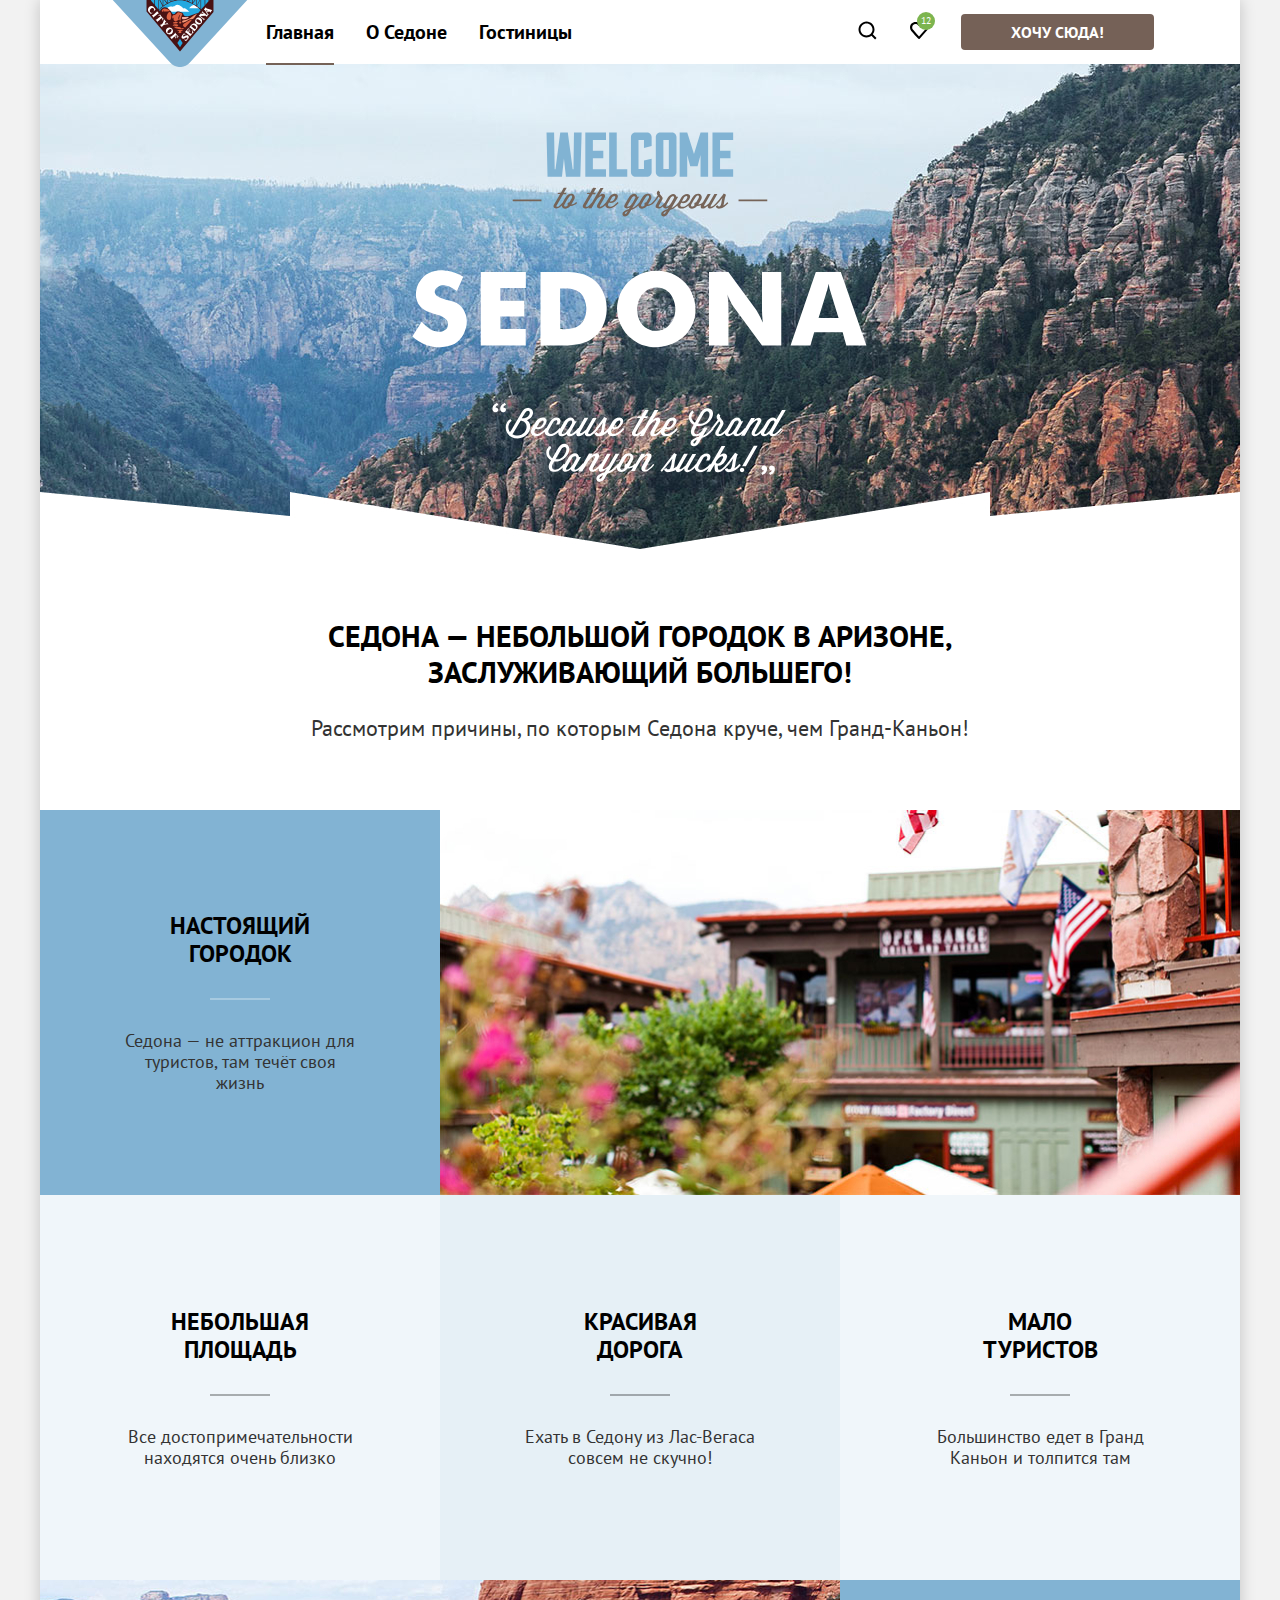
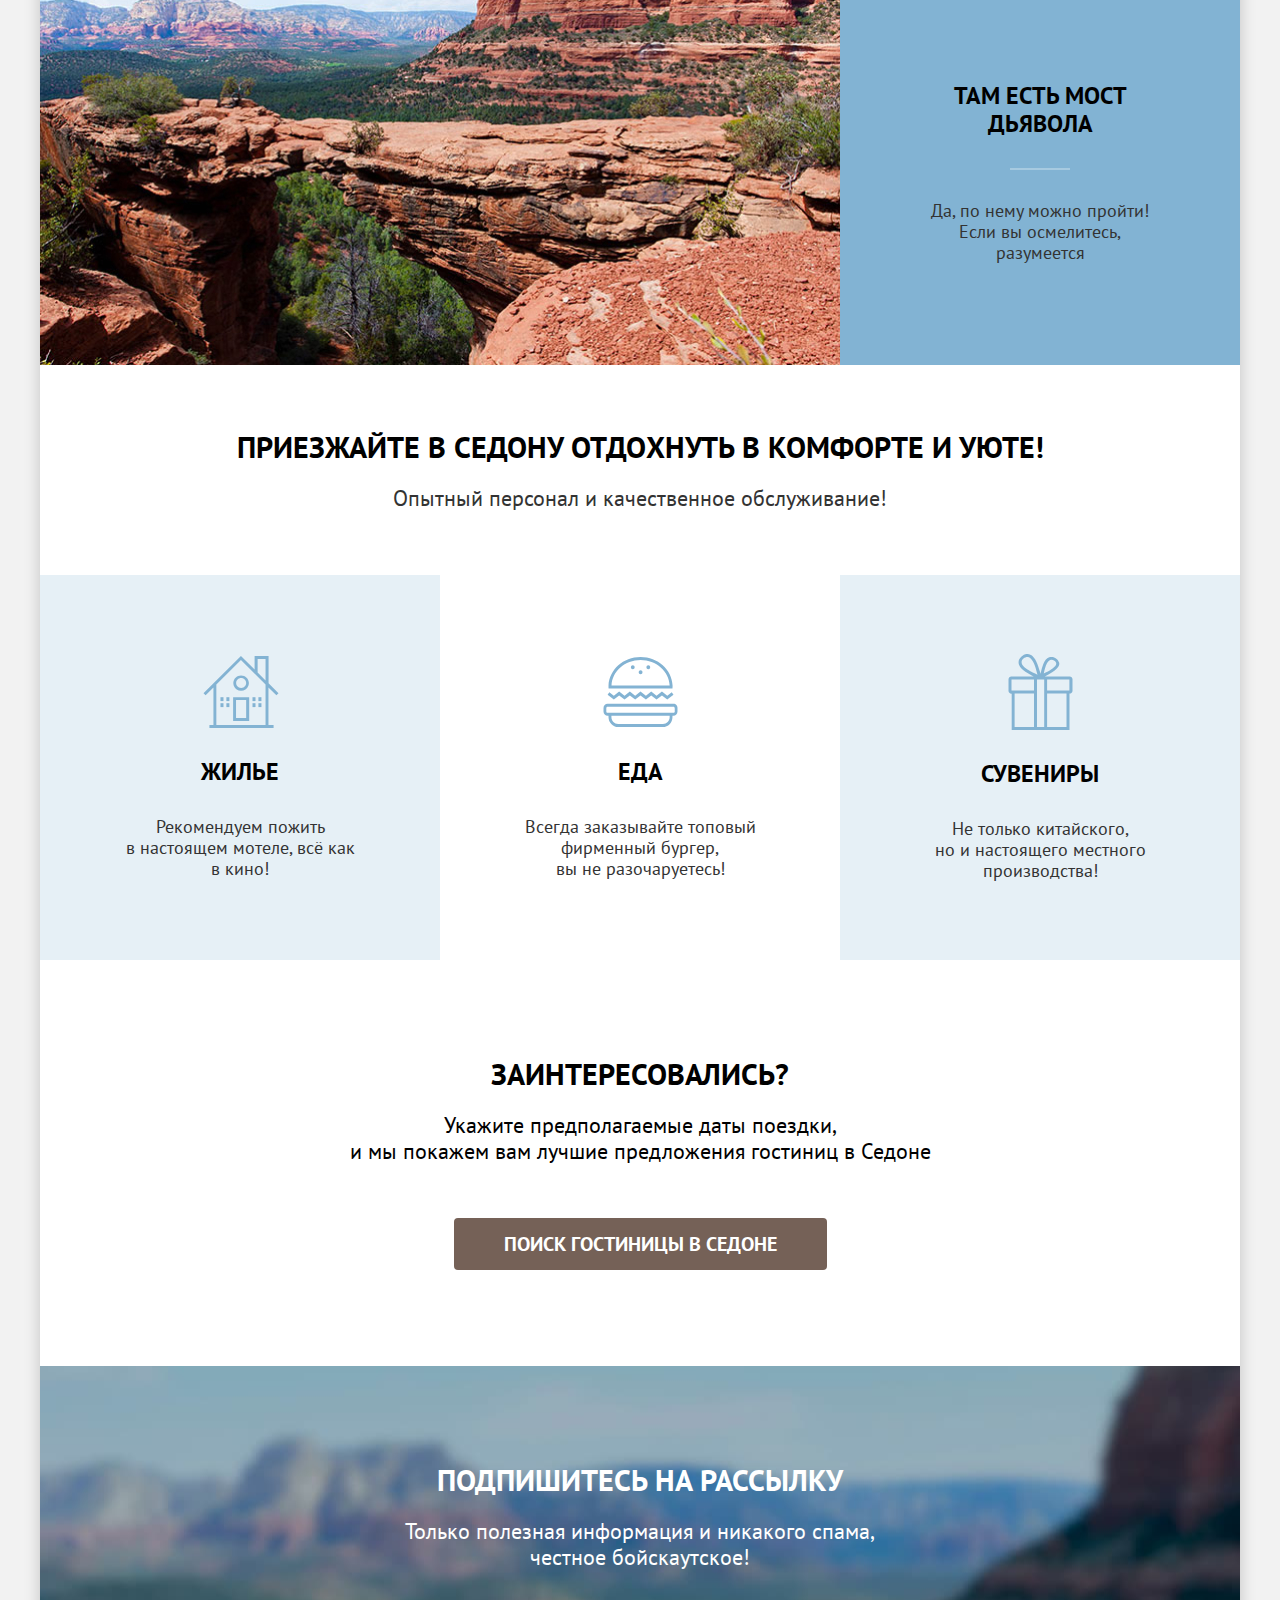
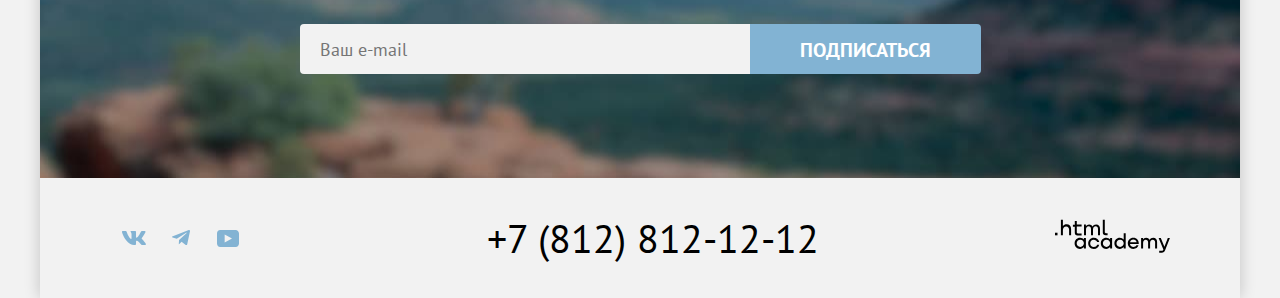
==== 1/index.html @ 201eb518 ":heavy_check_mark: Сборка #1" ====
<!DOCTYPE html>
<html lang="ru">
  <head>
    <meta charset="utf-8">
    <title>Седона</title>
    <link rel="stylesheet" href="css/index.css">
    <link rel="apple-touch-icon" sizes="57x57" href="images/apple-icon-57x57.png">
    <link rel="apple-touch-icon" sizes="60x60" href="images/apple-icon-60x60.png">
    <link rel="apple-touch-icon" sizes="72x72" href="images/apple-icon-72x72.png">
    <link rel="apple-touch-icon" sizes="76x76" href="images/apple-icon-76x76.png">
    <link rel="apple-touch-icon" sizes="114x114" href="images/apple-icon-114x114.png">
    <link rel="apple-touch-icon" sizes="120x120" href="images/apple-icon-120x120.png">
    <link rel="apple-touch-icon" sizes="144x144" href="images/apple-icon-144x144.png">
    <link rel="apple-touch-icon" sizes="152x152" href="images/apple-icon-152x152.png">
    <link rel="apple-touch-icon" sizes="180x180" href="images/apple-icon-180x180.png">
    <link rel="icon" type="image/png" sizes="192x192"  href="images/android-icon-192x192.png">
    <link rel="icon" type="image/png" sizes="32x32" href="images/favicon-32x32.png">
    <link rel="icon" type="image/png" sizes="96x96" href="images/favicon-96x96.png">
    <link rel="icon" type="image/png" sizes="16x16" href="images/favicon-16x16.png">
    <link rel="manifest" href="manifest.json">
    <meta name="msapplication-TileColor" content="#ffffff">
    <meta name="msapplication-TileImage" content="ms-icon-144x144.png">
    <meta name="theme-color" content="#ffffff">
    <base href="https://htmlacademy-htmlcss.github.io/2211343-sedona-36/1/">
</head>
  <body>

  <div class="container">
    <header class="page-header">
      <img class="logo" src="images/logo.svg" alt="Логотип Седона" width="140" height="70">
      <nav class="navigation">
        <ul class="navigation-list">
          <li class="navigation-item">
            <a href="index.html" class="navigation-link navigation-link-active text-heading-4">Главная</a>
          </li>
          <li class="navigation-item">
            <a href="#" class="navigation-link text-heading-4">О Седоне</a>
          </li>
          <li class="navigation-item">
            <a href="catalog.html" class="navigation-link text-heading-4">Гостиницы</a>
          </li>
        </ul>
        <ul class="navigation-list navigation-user">
          <li class="navigation-item">
            <a href="#" class="navigation-link icon">
              <span class="visually-hidden">Поиск</span>
              <svg width="20" height="20" viewBox="0 0 20 20" xmlns="http://www.w3.org/2000/svg">
                <path d="M19.5 18.0083L15.8 14.3287C16.8 13.0359 17.5 11.3453 17.5 9.4558C17.5 5.08011 13.9 1.5 9.5 1.5C5.1 1.5 1.5 5.17956 1.5 9.55525C1.5 13.9309 5.1 17.511 9.5 17.511C11.3 17.511 13 16.9144 14.4 15.8204L18.1 19.5L19.5 18.0083ZM9.5 15.5221C6.2 15.5221 3.5 12.837 3.5 9.55525C3.5 6.27348 6.2 3.5884 9.5 3.5884C12.8 3.5884 15.5 6.27348 15.5 9.55525C15.5 12.837 12.8 15.5221 9.5 15.5221Z"/>
              </svg>
            </a>
          </li>
          <li class="navigation-item">
            <a href="#" class="navigation-link icon" data-item-count="12">
              <span class="visually-hidden">Избранное</span>
              <svg width="20" height="20" viewBox="0 0 20 20" xmlns="http://www.w3.org/2000/svg">
                <path d="M9.9 19C9.6 19 9.3 18.9 9.1 18.6C3.7 12.5 2.4 11.1 2.1 10.7C1.4 9.8 1 8.6 1 7.4C1 4.4 3.4 2 6.5 2C7.8 2 9 2.5 10 3.3C11 2.5 12.3 2 13.5 2C16.5 2 19 4.4 19 7.4C19 8.7 18.5 9.9 17.7 10.8L10.7 18.7C10.5 18.9 10.3 19 9.9 19ZM3.9 9.5C4.2 9.9 7.4 13.5 10 16.4L16.2 9.4C16.7 8.9 16.9 8.2 16.9 7.4C16.9 5.6 15.4 4.1 13.6 4.1C12.6 4.1 11.6 4.6 10.9 5.4C10.6 5.7 10.3 5.8 10 5.8C9.7 5.8 9.4 5.6 9.2 5.4C8.5 4.6 7.5 4.1 6.5 4.1C4.7 4.1 3.2 5.6 3.2 7.4C3.1 8.3 3.5 9 3.9 9.5C3.8 9.5 3.8 9.5 3.9 9.5Z"/>
              </svg>
            </a>
          </li>
          <li class="navigation-item">
            <button type="button" class="button button-basic small" data-modal-id="search-hotel-modal">Хочу сюда!</button>
          </li>
        </ul>
      </nav>
    </header>

    <main>

      <section class="welcome-sedona">
        <h1 class="visually-hidden">Добро пожаловать в Седону!</h1>
        <img src="images/welcome-sedona.svg" alt="Добро пожаловать в Седону!" width="460" height="350">
      </section>

      <section class="about-sedona">
        <h2 class="text-heading-2">
          Седона&nbsp;&mdash; небольшой городок в&nbsp;Аризоне,<br>
          заслуживающий большего!
        </h2>

        <p class="text-basic">Рассмотрим причины, по&nbsp;которым Седона круче, чем Гранд-Каньон!</p>
      </section>

      <section class="advantages">
        <h2 class="visually-hidden">Достоинства города Седона</h2>
        <ul class="advantages-list">
          <li class="advantages-item-with-image">
            <div class="advantages-item first-type">
              <h4 class="advantages-item-title text-heading-3">
                Настоящий городок
              </h4>
              <div class="advantages-item-line"></div>
              <p class="advantages-item-description text-block">Седона&nbsp;&mdash; не&nbsp;аттракцион для туристов, там течёт своя жизнь</p>
            </div>
            <img src="images/advantage-image-1.jpg" alt="Город седона">
          </li>
          <li class="advantages-item second-type">
            <h4 class="advantages-item-title text-heading-3">
              Небольшая площадь
            </h4>
            <div class="advantages-item-line"></div>
            <p class="advantages-item-description text-block">Все достопримечательности находятся очень близко</p>
          </li>
          <li class="advantages-item third-type">
            <h4 class="advantages-item-title text-heading-3">
              Красивая дорога
            </h4>
            <div class="advantages-item-line"></div>
            <p class="advantages-item-description text-block">Ехать в&nbsp;Седону из&nbsp;Лас-Вегаса совсем не&nbsp;скучно!</p>
          </li>
          <li class="advantages-item second-type">
            <h4 class="advantages-item-title text-heading-3">
              Мало туристов
            </h4>
            <div class="advantages-item-line"></div>
            <p class="advantages-item-description text-block">Большинство едет в&nbsp;Гранд Каньон и&nbsp;толпится там</p>
          </li>
          <li class="advantages-item-with-image">
            <img src="images/advantage-image-2.jpg" alt="Мост дьявола">
            <div class="advantages-item first-type">
              <h4 class="advantages-item-title text-heading-3">
                Там есть мост дьявола
              </h4>
              <div class="advantages-item-line"></div>
              <p class="advantages-item-description text-block">Да, по&nbsp;нему можно пройти! Если вы&nbsp;осмелитесь, разумеется</p>
            </div>
          </li>
        </ul>
      </section>

      <section class="invitation-to-sedona">
        <h3 class="text-heading-2">
          Приезжайте в&nbsp;Седону отдохнуть в&nbsp;комфорте и&nbsp;уюте!
        </h3>
        <p class="text-basic">Опытный персонал и&nbsp;качественное обслуживание!</p>
      </section>

      <section class="extra-advantages">
        <ul class="advantages-list">
          <li class="advantages-item with-icon third-type">
            <img src="images/advantage-hotel.svg" alt="Домик">
            <h4 class="advantages-item-title text-heading-3">
              Жилье
            </h4>
            <p class="advantages-item-description text-block">Рекомендуем пожить в&nbsp;настоящем мотеле, всё как в&nbsp;кино!</p>
          </li>
          <li class="advantages-item with-icon">
            <img src="images/advantage-food.svg" alt="Бургер">
            <h4 class="advantages-item-title text-heading-3">
              Еда
            </h4>
            <p class="advantages-item-description text-block">Всегда заказывайте топовый фирменный бургер, вы&nbsp;не&nbsp;разочаруетесь!</p>
          </li>
          <li class="advantages-item with-icon third-type">
            <img src="images/advantage-souvenir.svg" alt="Сувенир">
            <h4 class="advantages-item-title text-heading-3">
              Сувениры
            </h4>
            <p class="advantages-item-description text-block">Не&nbsp;только китайского, но&nbsp;и&nbsp;настоящего местного производства!</p>
          </li>
        </ul>
      </section>

      <section class="search-hotel">
        <h3 class="text-heading-2">
          Заинтересовались?
        </h3>
        <p class="text-basic">
          Укажите предполагаемые даты поездки,<br>и&nbsp;мы&nbsp;покажем вам лучшие предложения гостиниц в&nbsp;Седоне
        </p>
        <button type="button" class="button button-basic big" data-modal-id="search-hotel-modal">
          Поиск гостиницы В Cедоне
        </button>
      </section>

      <section class="subscribe with-background">
        <form action="#" class="subscribe-form">
          <h3 class="text-heading-2">
            Подпишитесь на рассылку
          </h3>

          <p class="text-basic">
            Только полезная информация и&nbsp;никакого спама,<br>честное бойскаутское!
          </p>

          <div class="subscribe-form-block">
            <input type="text" placeholder="Ваш e-mail" required>
            <button type="submit" class="button button-second big">Подписаться</button>
          </div>
        </form>
      </section>
    </main>

    <footer class="page-footer">
      <div class="socials">
        <a href="https://vk.com/htmlacademy" class="social-link" target="_blank">
          <svg width="24" height="14" viewBox="0 0 24 14" xmlns="http://www.w3.org/2000/svg">
            <path fill-rule="evenodd" clip-rule="evenodd" d="M23.45 0.948C23.616 0.402 23.45 0 22.655 0H20.03C19.362 0 19.054 0.347 18.887 0.73C18.887 0.73 17.552 3.926 15.661 6.002C15.049 6.604 14.771 6.795 14.437 6.795C14.27 6.795 14.019 6.604 14.019 6.057V0.948C14.019 0.292 13.835 0 13.279 0H9.151C8.734 0 8.483 0.304 8.483 0.593C8.483 1.214 9.429 1.358 9.526 3.106V6.904C9.526 7.737 9.373 7.888 9.039 7.888C8.149 7.888 5.984 4.677 4.699 1.003C4.45 0.288 4.198 0 3.527 0H0.9C0.15 0 0 0.347 0 0.73C0 1.412 0.89 4.8 4.145 9.281C6.315 12.341 9.37 14 12.153 14C13.822 14 14.028 13.632 14.028 12.997V10.684C14.028 9.947 14.186 9.8 14.715 9.8C15.105 9.8 15.772 9.992 17.33 11.467C19.11 13.216 19.403 14 20.405 14H23.03C23.78 14 24.156 13.632 23.94 12.904C23.702 12.18 22.852 11.129 21.725 9.882C21.113 9.172 20.195 8.407 19.916 8.024C19.527 7.533 19.638 7.314 19.916 6.877C19.916 6.877 23.116 2.451 23.449 0.948H23.45Z"/>
          </svg>
          <span class="visually-hidden">Вконтакте</span>
        </a>
        <a href="https://t.me/htmlacademy" class="social-link" target="_blank">
          <svg width="18" height="16" viewBox="0 0 18 16" xmlns="http://www.w3.org/2000/svg">
            <path d="M16.785 0.0992597L0.840489 6.24776C-0.247661 6.68481 -0.241365 7.29184 0.640845 7.56253L4.73445 8.83953L14.2058 2.8637C14.6537 2.59121 15.0629 2.7378 14.7265 3.03636L7.05283 9.96185H7.05103L7.05283 9.96275L6.77045 14.1823C7.18413 14.1823 7.36669 13.9925 7.59871 13.7686L9.58705 11.8351L13.7229 14.89C14.4855 15.31 15.0332 15.0941 15.2229 14.1841L17.9379 1.38885C18.2158 0.274623 17.5126 -0.229883 16.785 0.0992597Z"/>
          </svg>
          <span class="visually-hidden">Телеграм</span>
        </a>
        <a href="https://www.youtube.com/user/htmlacademyru" class="social-link" target="_blank">
          <svg width="22" height="17" viewBox="0 0 22 17" xmlns="http://www.w3.org/2000/svg">
            <path d="M18.607 0H3.17413C1.31343 0 0 1.59375 0 3.4V13.4937C0 15.4062 1.31343 17 3.17413 17H18.8259C20.4677 17 22 15.4063 22 13.6V3.4C21.7811 1.59375 20.4677 0 18.607 0ZM7.66169 12.5375V4.4625L14.995 8.5L7.66169 12.5375Z"/>
          </svg>
          <span class="visually-hidden">YouTube</span>
        </a>
      </div>
      <a href="tel:+78128121212" class="phone-number-link">+7 (812) 812-12-12</a>
      <a href="https://htmlacademy.ru/" class="html-academy-link" target="_blank">
        <span class="visually-hidden">
          HTML Academy
        </span>
        <svg width="115" height="34" viewBox="0 0 115 34" xmlns="http://www.w3.org/2000/svg">
          <path d="M0 13.7232V16.3232H2.5V13.7232H0Z"/>
          <path d="M11.6 5.32324C10 5.32324 8.8 6.02324 8 7.02324H7.9V0.823242H5.9V16.3232H7.9V11.0232C7.9 8.92324 9.2 7.42324 11.2 7.42324C13 7.42324 14.1 8.82324 14.1 10.6232V16.3232H16.1V10.2232C16.2 7.22324 14.3 5.32324 11.6 5.32324Z"/>
          <path d="M26.6 5.62324H21.8V1.92324H19.8V5.72324H17.9V7.72324H19.8V13.7232C19.8 15.4232 20.8 16.4232 22.5 16.4232H26.6V14.4232H22.9C22.2 14.4232 21.8 14.0232 21.8 13.3232V7.62324H26.6V5.62324Z"/>
          <path d="M41.1 5.42324C39.5 5.42324 38.2 6.22324 37.6 7.52324H37.5C36.9 6.32324 35.7 5.42324 34.1 5.42324C32.7 5.42324 31.6 6.22324 31 7.22324H30.9V5.62324H29V16.2232H31V10.8232C31 8.82324 32 7.32324 33.6 7.32324C35.1 7.32324 36 8.32324 36 9.92324V16.2232H38V10.6232C38 8.22324 39.4 7.32324 40.6 7.32324C42.1 7.32324 43 8.32324 43 9.92324V16.2232H45V9.72324C45.1 7.22324 43.6 5.42324 41.1 5.42324Z"/>
          <path d="M47.8 13.5232C47.8 15.2232 48.8 16.2232 50.6 16.2232H52.6V14.2232H50.9C50.2 14.2232 49.8 13.8232 49.8 13.1232V0.823242H47.8V13.5232Z"/>
          <path d="M28.9 20.5232C28 19.4232 26.7 18.7232 25 18.7232C21.9 18.7232 19.6 21.0232 19.6 24.3232C19.6 27.6232 21.9 29.9232 25 29.9232C26.8 29.9232 28 29.1232 28.8 28.0232H28.9V29.6232H30.9V19.0232H28.9V20.5232ZM25.3 27.9232C23.1 27.9232 21.7 26.3232 21.7 24.3232C21.7 22.3232 23.1 20.7232 25.3 20.7232C27.5 20.7232 28.9 22.3232 28.9 24.3232C28.9 26.2232 27.5 27.9232 25.3 27.9232Z"/>
          <path d="M44.2 22.8232C43.7 20.4232 41.6 18.7232 38.8 18.7232C35.4 18.7232 33.2 21.2232 33.2 24.3232C33.2 27.4232 35.4 29.9232 38.8 29.9232C41.6 29.9232 43.7 28.1232 44.2 25.7232H42.1C41.7 27.0232 40.4 28.0232 38.8 28.0232C36.6 28.0232 35.2 26.4232 35.2 24.4232C35.2 22.4232 36.6 20.8232 38.8 20.8232C40.4 20.8232 41.6 21.8232 42.1 23.0232H44.2V22.8232Z"/>
          <path d="M55.1 20.5232C54.2 19.4232 52.9 18.7232 51.2 18.7232C48.1 18.7232 45.8 21.0232 45.8 24.3232C45.8 27.6232 48.1 29.9232 51.2 29.9232C53 29.9232 54.2 29.1232 55 28.0232H55.1V29.6232H57.1V19.0232H55.1V20.5232ZM51.5 27.9232C49.3 27.9232 47.9 26.3232 47.9 24.3232C47.9 22.3232 49.3 20.7232 51.5 20.7232C53.7 20.7232 55.1 22.3232 55.1 24.3232C55.1 26.2232 53.6 27.9232 51.5 27.9232Z"/>
          <path d="M68.7 20.6232C67.8 19.5232 66.5 18.7232 64.8 18.7232C61.7 18.7232 59.4 21.0232 59.4 24.3232C59.4 27.6232 61.6 29.9232 64.8 29.9232C66.5 29.9232 67.8 29.1232 68.6 28.1232H68.7V29.6232H70.7V14.2232H68.7V20.6232ZM65.1 27.9232C62.9 27.9232 61.5 26.3232 61.5 24.3232C61.5 22.3232 62.9 20.7232 65.1 20.7232C67.3 20.7232 68.7 22.3232 68.7 24.3232C68.6 26.3232 67.2 27.9232 65.1 27.9232Z"/>
          <path d="M78.3 18.7232C75 18.7232 72.8 21.2232 72.8 24.3232C72.8 27.3232 74.9 29.9232 78.3 29.9232C80.8 29.9232 82.8 28.6232 83.5 26.3232H81.4C80.9 27.3232 79.8 27.9232 78.4 27.9232C76.5 27.9232 75.1 26.6232 75 25.0232H83.8C84 21.4232 81.8 18.7232 78.3 18.7232ZM78.3 20.6232C80 20.6232 81.3 21.6232 81.6 23.2232H75.1C75.4 21.7232 76.6 20.6232 78.3 20.6232Z"/>
          <path d="M98.2 18.7232C96.6 18.7232 95.3 19.5232 94.6 20.7232H94.5C93.9 19.5232 92.7 18.7232 91.1 18.7232C89.7 18.7232 88.6 19.4232 88 20.5232V19.0232H86.1V29.6232H88.1V24.2232C88.1 22.2232 89.1 20.8232 90.7 20.7232C92.2 20.7232 93.1 21.7232 93.1 23.3232V29.6232H95.1V24.0232C95.1 21.6232 96.5 20.7232 97.7 20.7232C99.2 20.7232 100.1 21.7232 100.1 23.3232V29.6232H102.1V23.1232C102.2 20.5232 100.7 18.7232 98.2 18.7232Z"/>
          <path d="M109.4 27.8232L105.8 18.9232H103.6L108.4 30.5232C108.1 31.4232 107.7 31.7232 106.7 31.7232H104.2V33.7232H106.7C108.5 33.7232 109.5 32.9232 110.2 31.1232L114.9 18.9232H112.8L109.4 27.8232Z"/>
        </svg>
      </a>
    </footer>
  </div>

  <div class="modal" id="search-hotel-modal">
    <div class="modal-overlay" data-on-click-close-modal></div>
    <div class="modal-window">
      <button type="button" class="modal-close-button" data-on-click-close-modal>
        <span class="visually-hidden">Закрыть модальное окно</span>
        <svg width="21" height="21" viewBox="0 0 21 21" xmlns="http://www.w3.org/2000/svg">
          <path d="M17.4905 4.78288L16.1982 3.49057L10.4905 9.19826L4.78279 3.49057L3.49048 4.78288L9.19817 10.4906L3.49048 16.1983L4.78279 17.4906L10.4905 11.7829L16.1982 17.4906L17.4905 16.1983L11.7828 10.4906L17.4905 4.78288Z" />
        </svg>
      </button>
      <form action="#" class="modal-form">
        <h4 class="text-heading-2">Поиск гостиницы в Седоне</h4>
        <div class="modal-form-date-group modal-form-group">
          <label for="input-date-from" class="text-heading-4">
            Дата заезда:
          </label>
          <div class="modal-form-input-group">
            <div class="input-date-wrapper">
              <input name="date-from" type="text" value="27 апреля 2020" id="input-date-from" required>
            </div>
            <p class="input-message input-message-wrong text-small">Мы не можем отправить вас в прошлое.</p>
          </div>
        </div>
        <div class="modal-form-date-group modal-form-group">
          <label for="input-date-to" class="text-heading-4">
            Дата выезда:
          </label>
          <div class="modal-form-input-group">
            <div class="input-date-wrapper">
              <input name="date-to" type="text" value="1 сентября 2023" id="input-date-to" required>
            </div>
            <p class="input-message input-message-info text-small">На эти даты есть свободные номера. Пока есть.</p>
          </div>
        </div>
        <div class="modal-form-person-group modal-form-group">
          <label for="input-person-count" class="text-heading-4">
            Взрослые:
          </label>
          <div class="modal-from-input-group">
            <button type="button">
              <span class="visually-hidden">Уменьшить количество взрослых</span>
              -
            </button>
            <input name="person-count" type="number" id="input-person-count" value="2" placeholder="0" min="0">
            <button type="button">
              <span class="visually-hidden">Увеличить количество взрослых</span>
              +
            </button>
          </div>
        </div>
        <div class="modal-form-person-group modal-form-group">
          <label for="input-child-count" class="label-with-tooltip text-heading-4">
            <span class="label-text">Дети:</span>
            <span class="tooltip">
              <button class="tooltip-button" type="button">
                <svg width="26" height="26" viewBox="0 0 26 26" fill="none" xmlns="http://www.w3.org/2000/svg">
                  <circle cx="13" cy="13" r="13" fill="#83B3D3"/>
                  <path fill-rule="evenodd" clip-rule="evenodd" d="M12 7H14V9H12V7ZM14 19H12V10H14V19Z" fill="white"/>
                </svg>
              </button>
              <span class="tooltip-text">Укажите количество детей, которые будут с&nbsp;вами, возраст которых от&nbsp;6&nbsp;до&nbsp;18&nbsp;лет. Дети до&nbsp;6&nbsp;лет размещаются бесплатно.</span>
            </span>
          </label>
          <div class="modal-from-input-group">
            <button type="button">
              <span class="visually-hidden">Уменьшить количество детей</span>
              -
            </button>
            <input name="child-count" type="number" id="input-child-count" value="2" placeholder="0" min="0">
            <button type="button">
              <span class="visually-hidden">Увеличить количество взрослых</span>
              +
            </button>
          </div>
        </div>
        <button type="submit" class="button button-second big">Найти</button>
      </form>
    </div>
  </div>

  <script src="js/app.js"></script>
  </body>
</html>
---- 1/css/index.css ----
@import "layout.css";

main {
  background-color: var(--main-bg-color);
}

section.welcome-sedona {
  width: 100%;
  height: 485px;
  background-size: cover;
  background-position: center;
  background-image: url(../images/welcome-sedona-bg.jpg);

  display: flex;
  justify-content: center;
  align-items: center;
}

section.about-sedona {
  width: 100%;
  padding: 69px 0;
  text-align: center;
}

section.about-sedona h2,
section.about-sedona p {
  margin: 0;
  padding: 0;
}

section.about-sedona p {
  color: var(--text-second-color);
}

section.about-sedona h2 {
  margin-bottom: 25px;
}

section.advantages {
  width: 100%;
}

ul.advantages-list {
  margin: 0;
  padding: 0;
  width: 100%;
  display: flex;
  align-items: center;
  justify-content: space-between;
  flex-wrap: wrap;
}

ul.advantages-list li {
  list-style-type: none;
}

ul.advantages-list .advantages-item {
  margin: 0;
  padding: 0;
  width: calc(100% / 3);
  height: 385px;
  display: flex;
  align-items: center;
  justify-content: center;
  flex-direction: column;
}

ul.advantages-list .advantages-item-with-image {
  display: flex;
  align-items: center;
  justify-content: space-between;
  width: 100%;
}

ul.advantages-list .advantages-item-with-image img {
  display: block;
}

ul.advantages-list .advantages-item .advantages-item-title,
ul.advantages-list .advantages-item .advantages-item-description {
  text-align: center;
  margin: 0;
  padding: 0;
}

ul.advantages-list .advantages-item .advantages-item-title {
  width: 175px;
}

ul.advantages-list .advantages-item .advantages-item-line {
  width: 60px;
  height: 2px;
  margin: 30px 0;
}

ul.advantages-list .advantages-item .advantages-item-description {
  width: 235px;
}

ul.advantages-list .advantages-item .advantages-item-title,
ul.advantages-list .advantages-item .advantages-item-title {
  color: var(--text-basic-color);
}

ul.advantages-list .advantages-item .advantages-item-description,
ul.advantages-list .advantages-item .advantages-item-description {
  color: var(--text-second-color);
}

ul.advantages-list .advantages-item.first-type {
  background-color: var(--background-basic-3-color);
  color: var(--text-background-deafault-color)
}

ul.advantages-list .advantages-item.first-type .advantages-item-line {
  background-color: var(--advantages-item-second-type-line-color);
}

ul.advantages-list .advantages-item.second-type .advantages-item-line,
ul.advantages-list .advantages-item.third-type .advantages-item-line {
  background-color: var(--advantages-item-first-type-line-color);
}

ul.advantages-list .advantages-item.second-type {
  background-color: var(--background-second-1-color);
}
ul.advantages-list .advantages-item.third-type {
  background-color: var(--background-second-2-color);
}

ul.advantages-list .advantages-item.with-icon .advantages-item-title {
  margin: 30px 0;
}

section.invitation-to-sedona {
  width: 100%;
  padding: 64px 0;
  text-align: center;
}

section.invitation-to-sedona h3,
section.invitation-to-sedona p {
  margin: 0;
  padding: 0;
}

section.invitation-to-sedona p {
  color: var(--text-second-color);
}

section.invitation-to-sedona h3 {
  margin-bottom: 20px;
}

section.search-hotel {
  padding: 96px 0;
  text-align: center;
  display: flex;
  align-items: center;
  justify-content: center;
  flex-direction: column;
}

section.search-hotel h3 {
  margin-top: 0;
  margin-bottom: 20px;
}

section.search-hotel p {
  margin-top: 0;
  margin-bottom: 54px;
  color: var(--text-basic-color);
}

section.filter {
  padding: 35px 70px 70px;
  background-position: center;
  background-size: cover;
  background-image: url(../images/filter-background.jpg);
}

.breadcrumbs {
  display: flex;
  align-items: center;
  justify-content: flex-start;
  margin-bottom: 40px;
}

.breadcrumbs .breadcrumbs-link {
  display: flex;
  align-items: center;
}

.breadcrumbs .breadcrumbs-arrow {
  margin: 0 10px;
  display: flex;
  align-items: center;
}

.breadcrumbs .breadcrumbs-text {
  color: var(--text-background-deafault-color);
}

section.filter h1 {
  margin: 0 0 8px;
  color: var(--text-background-deafault-color);
}

section.filter form.form-filter {
  display: flex;
  flex-direction: row;
  justify-content: space-between;
  align-items: flex-start;
  padding: 0;
}

section.filter form.form-filter .column-title {
  color: var(--text-background-deafault-color);
  margin-bottom: 32px;
}

section.filter form.form-filter .input-group {
  display: flex;
  flex-direction: column;
  align-items: flex-start;
  gap: 16px;
  font-family: 'PT Sans', serif;
  font-style: normal;
  font-weight: 400;
  font-size: 18px;
  line-height: 23px;
  color: var(--text-background-deafault-color);
}

section.filter form.form-filter .checkbox,
section.filter form.form-filter .radio-button {
  display: flex;
  flex-wrap: wrap;
  column-gap: 16px;
  cursor: pointer;
}

section.filter form.form-filter .checkbox input,
section.filter form.form-filter .radio-button input {
  width: 20px;
  height: 20px;
  background-color: var(--main-bg-color);
  background-position: center;
  background-repeat: no-repeat;
  -webkit-appearance: none;
  appearance: none;
}

section.filter form.form-filter .checkbox:hover,
section.filter form.form-filter .radio-button:hover {
  opacity: 0.8;
}

section.filter form.form-filter .checkbox input:checked {
  background-image: url(../images/checked.svg);
}

section.filter form.form-filter .radio-button input:checked {
  background-image: url(../images/radio-checked.svg);
}

section.filter form.form-filter .checkbox input {
  border-radius: 4px;
}

section.filter form.form-filter .radio-button input {
  border-radius: 50%;
}


section.filter form.form-filter .form-filter-buttons {
  display: flex;
  flex-direction: column;
  align-items: center;
  gap: 32px;
  margin-top: auto;
}

section.filter form.form-filter .form-filter-column {
  display: flex;
  flex-direction: column;
}

section.filter form.form-filter .form-filter-column-price {
  width: 282px;
  display: flex;
  flex-wrap: wrap;
  align-items: flex-start;
}

section.filter form.form-filter .form-filter-price-input-group {
  width: 100%;
  display: flex;
  align-items: center;
  justify-content: space-between;
  margin-bottom: 36px;
}

section.filter form.form-filter .form-filter-price-input {
  position: relative;
  width: 140px;
}


section.filter form.form-filter .form-filter-price-input input {
  width: 100%;
  padding: 12px 50px 12px 20px;
  height: 48px;
  border: none;
  box-sizing: border-box;
  outline: none;
  font-family: 'PT Sans', serif;
  font-style: normal;
  font-weight: 700;
  font-size: 18px;
  line-height: 24px;
  color: var(--text-basic-color);
  background-color: var(--form-element-2-color);
}

section.filter form.form-filter .form-filter-price-input input[name="price_from"] {
  border-top-left-radius: 4px;
  border-bottom-left-radius: 4px;
}
section.filter form.form-filter .form-filter-price-input input[name="price_to"] {
  border-top-right-radius: 4px;
  border-bottom-right-radius: 4px;
}

section.filter form.form-filter .form-filter-price-input .text-input {
  position: absolute;
  top: 12px;
  right: 20px;

  width: 20px;
  height: 24px;

  font-family: 'PT Sans', serif;
  font-style: normal;
  font-weight: 400;
  font-size: 18px;
  line-height: 24px;

  color: var(--text-basic-color);

  opacity: 0.3;

  user-select: none;
}

section.filter form.form-filter .form-filter-price-line-input {
  position: relative;
  width: 100%;
  height: 4px;
  background-color: var(--input-range-background-color);
}

section.filter form.form-filter .form-filter-price-line-input .range-line {
  position: absolute;
  top: 0;
  z-index: 1;
  height: 100%;
  background-color: var(--input-range-active-background-color);
}

section.filter form.form-filter .form-filter-price-line-input .range-line .point {
  position: absolute;
  width: 20px;
  height: 20px;
  top: -8px;
  background-color: var(--background-basic-2-color);
  border-radius: 5px;
  cursor: pointer;
}

section.filter form.form-filter .form-filter-price-line-input .range-line .point.point-to {
  right: 0;
}
section.filter form.form-filter .form-filter-price-line-input .range-line .point.point-from {
  left: 0;
}

section.catalog {
  padding: 50px 70px 60px;
}

section.catalog header.catalog-header {
  display: flex;
  align-items: center;
  justify-content: space-between;
  margin-bottom: 40px;
  gap: 70px;
}

section.catalog header.catalog-header h2 {
  margin: 0;
}

section.catalog header.catalog-header .select-wrapper {
  position: relative;
  margin-left: auto;
  width: 290px;
}

section.catalog header.catalog-header .select-wrapper:after {
  position: absolute;
  content: '';
  right: 20px;
  top: 0;
  background-image: url(../images/select-arrow.svg);
  background-position: center;
  background-repeat: no-repeat;
  background-size: contain;
  height: 100%;
  width: 12px;
}

section.catalog header.catalog-header select.sort {
  width: 100%;
  font-family: 'PT Sans', serif;
  font-style: normal;
  font-weight: 400;
  font-size: 18px;
  line-height: 21px;
  color: var(--text-second-color);
  padding: 14px 20px;
  box-sizing: border-box;
  border: 2px solid var(--form-element-2-color);
  border-radius: 4px;
  outline: none;
  cursor: pointer;
  transition: var(--default-transition);
}

section.catalog header.catalog-header select.sort:hover,
section.catalog header.catalog-header select.sort:focus {
  border: 2px solid var(--button-second-hover-color);
}

section.catalog header.catalog-header .view-options {
  display: flex;
  gap: 8px;
}

section.catalog header.catalog-header .view-options .view-option {
  display: flex;
  align-items: center;
  justify-content: center;
  width: 48px;
  height: 48px;
  background: none;
  padding: 0;
  margin: 0;
  box-sizing: border-box;
  cursor: pointer;
  border: 2px solid var(--form-element-1-color);
  border-radius: 4px;
  transition: var(--default-transition);
}

section.catalog header.catalog-header .view-options .view-option:focus {
  border: 2px solid var(--icon-second-hover-color);
}

section.catalog header.catalog-header .view-options .view-option:hover,
section.catalog header.catalog-header .view-options .view-option:active,
section.catalog header.catalog-header .view-options .view-option.active {
  border: 2px solid var(--icon-basic-color);
}

section.catalog .catalog-items {
  display: grid;
  grid-template-columns: repeat(3, 1fr);
  grid-column-gap: 20px;
  grid-row-gap: 20px;

  padding-bottom: 40px;
  margin-bottom: 40px;
  border-bottom: 1px solid var(--catalog-border-color);
}


section.catalog .catalog-items .catalog-item {
  display: flex;
  flex-wrap: wrap;
  justify-content: space-between;
  gap: 16px;
  width: 340px;
  box-sizing: border-box;
  padding: 20px;
  border: 1px solid var(--catalog-border-color);
  border-radius: 4px;
}

section.catalog .catalog-items .catalog-item h4 {
  margin: 0;
}

section.catalog .catalog-items .catalog-item .left-block,
section.catalog .catalog-items .catalog-item .right-block {
  display: flex;
  flex-direction: column;
  gap: 16px;
  width: 140px;
}
section.catalog .catalog-items .catalog-item .type,
section.catalog .catalog-items .catalog-item .price {

  font-family: 'PT Sans', serif;
  font-style: normal;
  font-weight: 400;
  font-size: 18px;
  line-height: 21px;

  color: var(--text-second-color);
}

section.catalog .catalog-items .catalog-item .rating {
  height: 36px;
  display: flex;
  align-items: center;
  gap: 6px;
}

section.catalog .catalog-items .catalog-item .rating .star {
  display: block;
  width: 18px;
  height: 17px;
  background-image: url(../images/star.svg);
  background-position: center;
  background-repeat: no-repeat;
}

section.catalog .catalog-items .catalog-item .rating-text {
  box-sizing: border-box;
  height: 36px;
  width: 100%;
  padding: 8px 0;
  font-family: 'PT Sans', serif;
  font-style: normal;
  font-weight: 400;
  font-size: 16px;
  line-height: 20px;
  text-align: center;
  text-transform: uppercase;
  color: var(--text-second-color);
  background: var(--form-element-2-color);
  border-radius: 4px;
}

section.catalog .catalog-items .catalog-item .right-block {
  align-items: flex-end;
}

section.catalog .catalog-items .catalog-item .left-block button,
section.catalog .catalog-items .catalog-item .right-block button {
  padding-left: 0;
  padding-right: 0;
  width: 100%;
}

section.catalog .pagination {
  display: flex;
  align-items: center;
  justify-content: flex-start;
  gap: 8px;
}

section.catalog .pagination .pagination-item {
  display: flex;
  align-items: center;
  justify-content: center;
  width: 60px;
  height: 60px;
  border-radius: 4px;
  background-color: var(--form-element-2-color);
  text-decoration: none;
  font-family: 'PT Sans', serif;
  font-style: normal;
  font-weight: 700;
  font-size: 20px;
  line-height: 36px;
  color: var(--text-basic-color);
}


section.catalog .pagination .pagination-item[href]:hover,
section.catalog .pagination .pagination-item[href]:focus {
  background-color: var(--button-second-hover-color);
}

section.catalog .pagination .pagination-item[href] {
  background-color: var(--button-second-color);
  color: var(--text-background-deafault-color);
}

section.catalog .pagination .pagination-item[href]:active {
  background-color: var(--button-second-color);
  color: var(--text-background-small-color);
}

section.catalog .pagination .pagination-item.pagination-ellipsis {
  background-color: transparent;
}
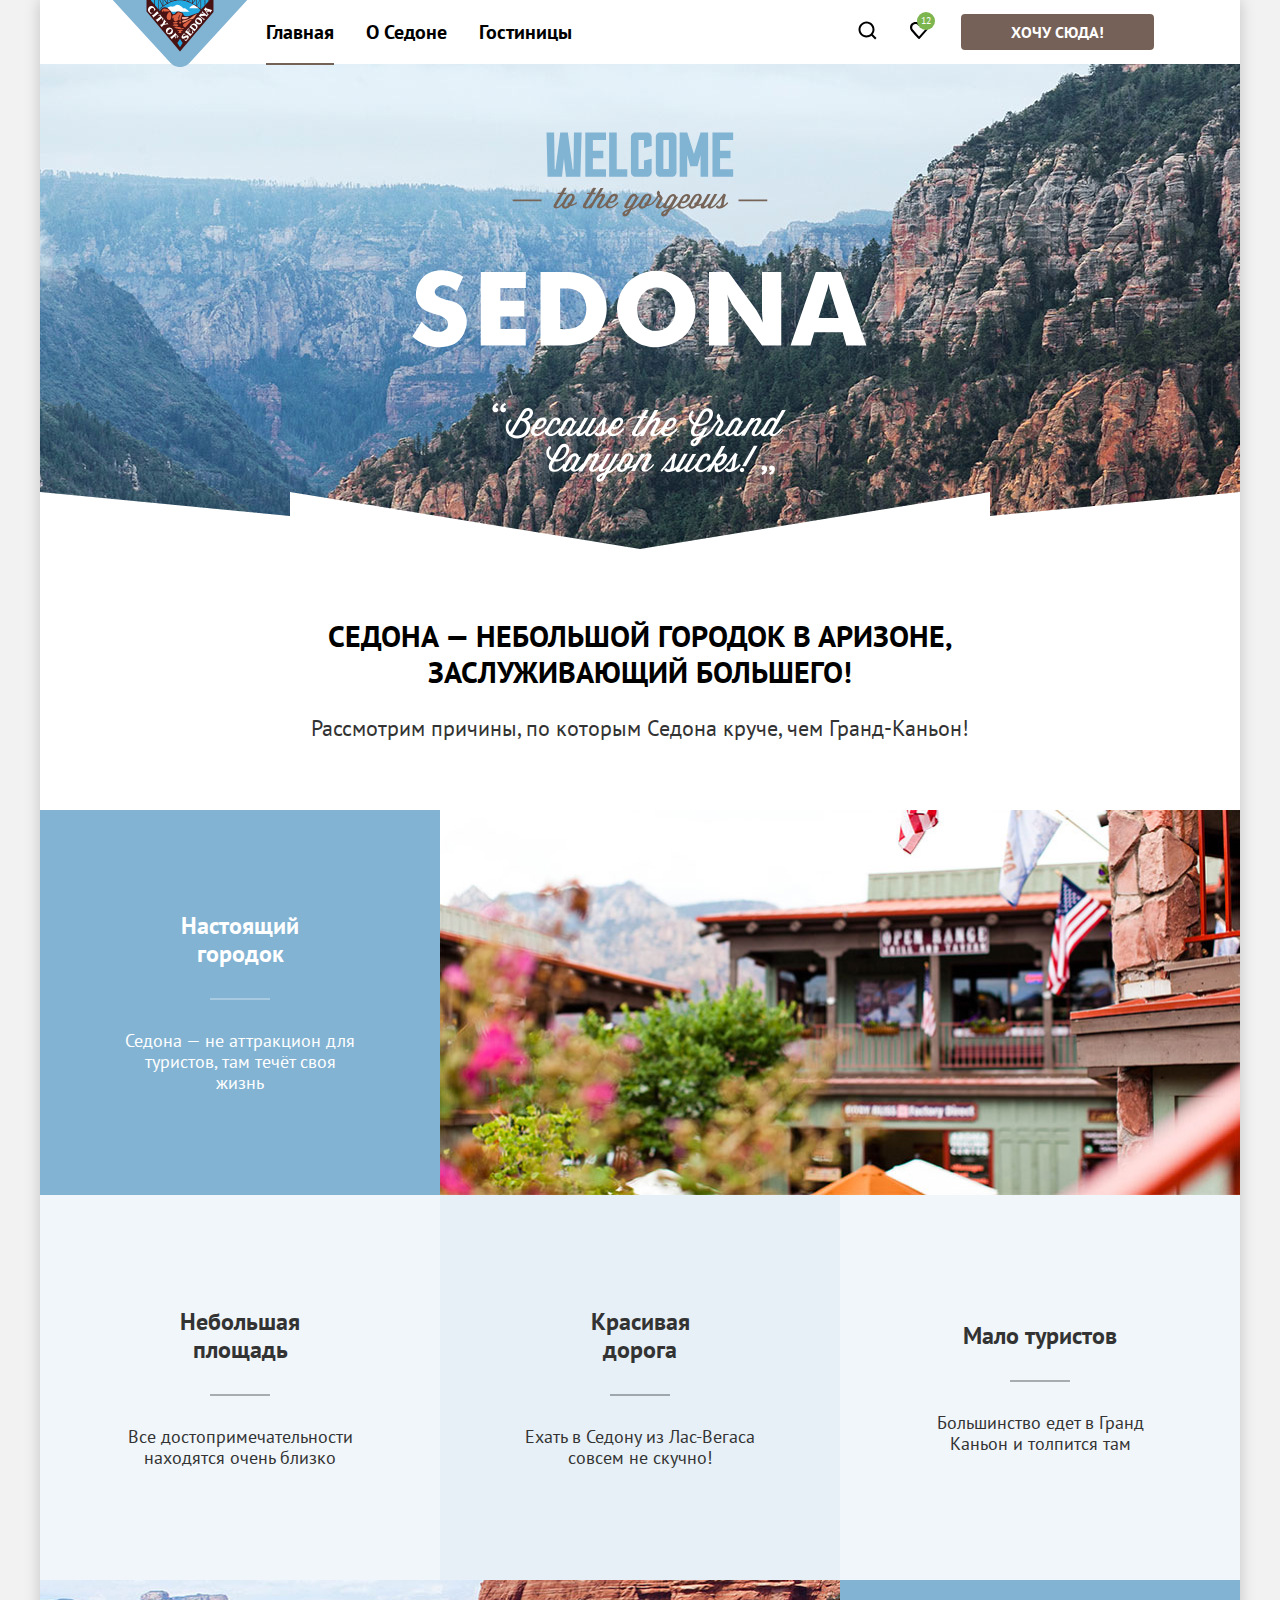
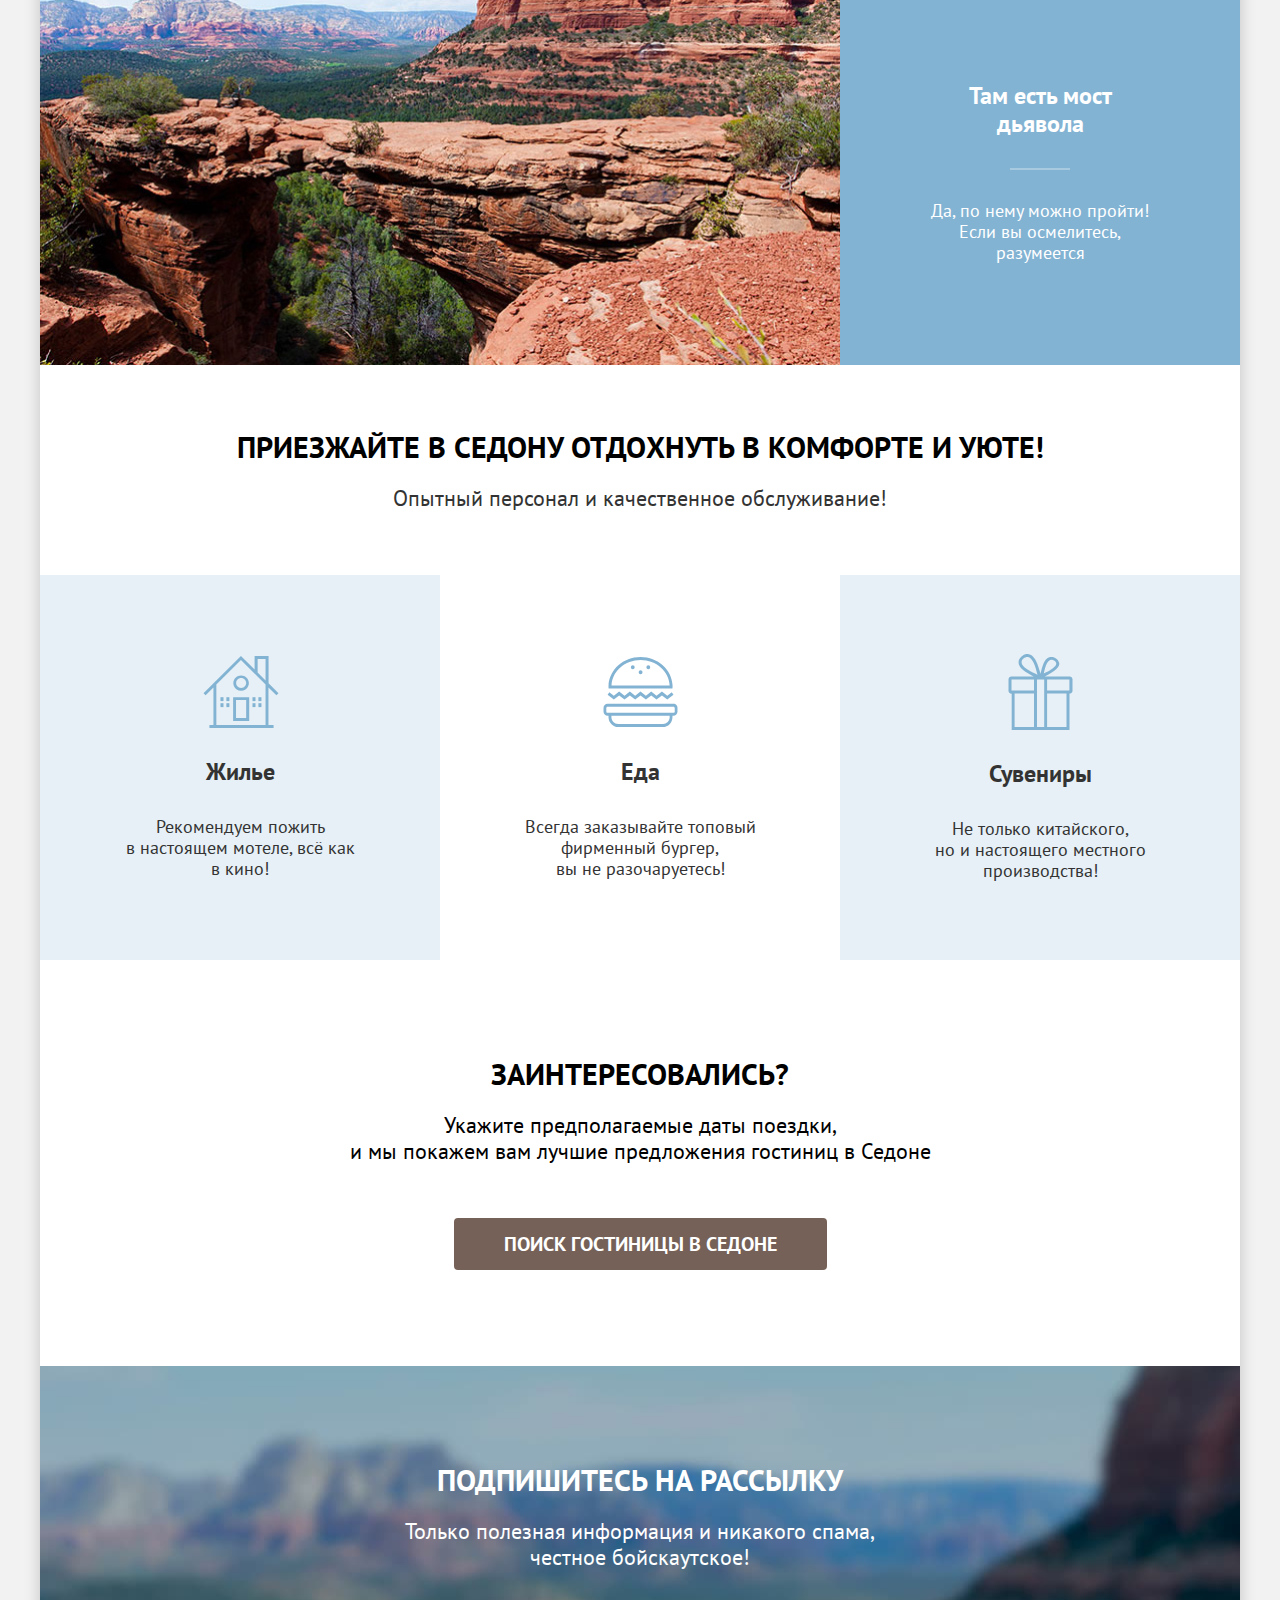
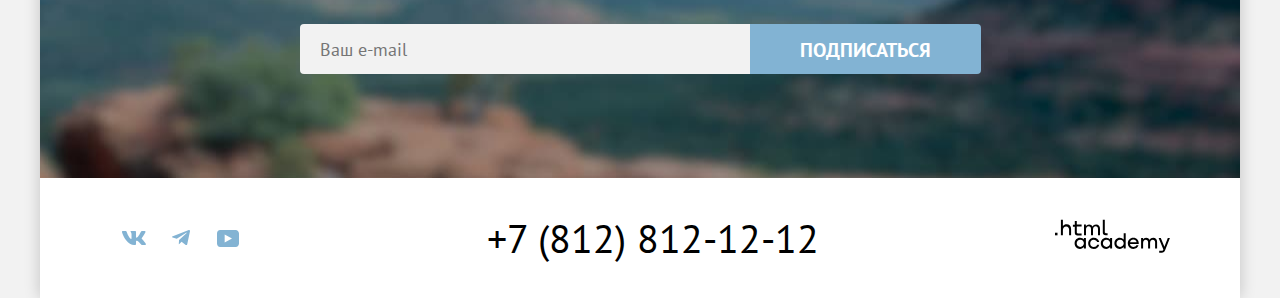
==== commit 890d734d: ":heavy_check_mark: Сборка #1" ====
--- a/1/index.html
+++ b/1/index.html
@@ -26,7 +26,7 @@
   <body>
 
   <div class="container">
-    <header class="page-header">
+    <header class="page-header" data-test="header">
       <img class="logo" src="images/logo.svg" alt="Логотип Седона" width="140" height="70">
       <nav class="navigation">
         <ul class="navigation-list">
@@ -64,9 +64,9 @@
       </nav>
     </header>
 
-    <main>
-
-      <section class="welcome-sedona">
+    <main data-test="main">
+
+      <section class="welcome-sedona" data-test="hero">
         <h1 class="visually-hidden">Добро пожаловать в Седону!</h1>
         <img src="images/welcome-sedona.svg" alt="Добро пожаловать в Седону!" width="460" height="350">
       </section>
@@ -80,7 +80,7 @@
         <p class="text-basic">Рассмотрим причины, по&nbsp;которым Седона круче, чем Гранд-Каньон!</p>
       </section>
 
-      <section class="advantages">
+      <section class="advantages" data-test="advantages">
         <h2 class="visually-hidden">Достоинства города Седона</h2>
         <ul class="advantages-list">
           <li class="advantages-item-with-image">
@@ -137,21 +137,42 @@
       <section class="extra-advantages">
         <ul class="advantages-list">
           <li class="advantages-item with-icon third-type">
-            <img src="images/advantage-hotel.svg" alt="Домик">
+            <svg width="77" height="72" viewBox="0 0 77 72" fill="none" xmlns="http://www.w3.org/2000/svg">
+              <path d="M31.1185 65H47.1827V41.2H31.1185V65ZM34.0301 44.1H44.1707V62.1H34.0301V44.1Z" fill="#83B3D3"/>
+              <path d="M74.3916 39.3L76.5 37.2L66.5602 27.3V0H52.6044V13.6L38.9498 0L1.5 37.2L3.60843 39.3L11.4398 31.5V69.1H7.42369V72H71.5803V69.1H66.4598V31.5L74.3916 39.3ZM63.5482 69.1H14.3514V28.5L38.9498 4.1L63.5482 28.5V69.1ZM63.5482 24.4L55.6165 16.5V2.9H63.5482V24.4Z" fill="#83B3D3"/>
+              <path d="M31.3193 27.1C31.3193 31.4 34.8333 34.8 39.0502 34.8C43.3675 34.8 46.8815 31.3 46.8815 27.1C46.8815 22.8 43.3675 19.4 39.0502 19.4C34.8333 19.4 31.3193 22.8 31.3193 27.1ZM39.1506 22.1C41.8614 22.1 44.1707 24.3 44.1707 27C44.1707 29.7 41.9618 31.9 39.1506 31.9C36.4398 31.9 34.1305 29.7 34.1305 27C34.1305 24.3 36.3394 22.1 39.1506 22.1Z" fill="#83B3D3"/>
+              <path d="M21.4799 41.2H18.4679V45.1H21.4799V41.2Z" fill="#83B3D3"/>
+              <path d="M27.4036 41.2H24.3916V45.1H27.4036V41.2Z" fill="#83B3D3"/>
+              <path d="M21.4799 47.2H18.4679V51.1H21.4799V47.2Z" fill="#83B3D3"/>
+              <path d="M27.4036 47.2H24.3916V51.1H27.4036V47.2Z" fill="#83B3D3"/>
+              <path d="M53.508 41.2H50.496V45.1H53.508V41.2Z" fill="#83B3D3"/>
+              <path d="M59.4317 41.2H56.4197V45.1H59.4317V41.2Z" fill="#83B3D3"/>
+              <path d="M53.508 47.2H50.496V51.1H53.508V47.2Z" fill="#83B3D3"/>
+              <path d="M59.4317 47.2H56.4197V51.1H59.4317V47.2Z" fill="#83B3D3"/>
+            </svg>
             <h4 class="advantages-item-title text-heading-3">
               Жилье
             </h4>
             <p class="advantages-item-description text-block">Рекомендуем пожить в&nbsp;настоящем мотеле, всё как в&nbsp;кино!</p>
           </li>
           <li class="advantages-item with-icon">
-            <img src="images/advantage-food.svg" alt="Бургер">
+            <svg width="76" height="72" viewBox="0 0 76 72" fill="none" xmlns="http://www.w3.org/2000/svg">
+              <path d="M71.5757 47.7H5.6103C3.30452 47.7 1.5 49.6 1.5 52V55.5C1.5 57.9 3.40477 59.8 5.6103 59.8H6.51257V60.9C6.51257 66.4 10.8234 71 16.1367 71H60.8488C66.1621 71 70.4729 66.5 70.4729 60.9V59.8H71.3752C73.681 59.8 75.4855 57.9 75.4855 55.5V52C75.686 49.7 73.7812 47.7 71.5757 47.7ZM67.6659 60.9C67.6659 64.8 64.6583 67.9 60.949 67.9H16.1367C12.4274 67.9 9.41985 64.7 9.41985 60.9V59.8H67.6659V60.9ZM72.7787 55.5C72.7787 56.2 72.1772 56.8 71.5757 56.8H5.51005C4.80829 56.8 4.30704 56.2 4.30704 55.5V52C4.30704 51.3 4.90854 50.7 5.51005 50.7H71.4754C72.1772 50.7 72.6784 51.3 72.6784 52C72.7787 52 72.7787 55.5 72.7787 55.5Z" fill="#83B3D3"/>
+              <path d="M17.1392 39.4L22.5528 43.5L27.8661 39.4L33.1794 43.5L38.4927 39.4L43.9063 43.5L49.2196 39.4L54.5329 43.5L59.9465 39.4L65.2598 43.5L71.4754 38.8L69.7711 36.3L65.2598 39.7L59.9465 35.6L54.5329 39.7L49.2196 35.6L43.9063 39.7L38.4927 35.6L33.1794 39.7L27.8661 35.6L22.5528 39.7L17.1392 35.6L11.8259 39.7L7.31458 36.3L5.6103 38.8L11.8259 43.5L17.1392 39.4Z" fill="#83B3D3"/>
+              <path d="M9.52011 32.5H70.4729C70.4729 31.9 70.5732 31.3 70.5732 30.6C70.5732 30.2 70.5732 29.8 70.5732 29.4C69.8714 13.7 55.8362 1 38.593 1C21.2495 1 7.21432 13.7 6.51257 29.5C6.51257 29.9 6.51257 30.3 6.51257 30.7C6.51257 31.3 6.50815 31.9 6.6084 32.5H9.52011ZM38.593 4C54.2322 4 67.0644 15.3 67.6659 29.5H9.52011C10.1216 15.4 22.9538 4 38.593 4Z" fill="#83B3D3"/>
+              <path d="M38.593 18.3C39.645 18.3 40.4978 17.4046 40.4978 16.3C40.4978 15.1954 39.645 14.3 38.593 14.3C37.541 14.3 36.6882 15.1954 36.6882 16.3C36.6882 17.4046 37.541 18.3 38.593 18.3Z" fill="#83B3D3"/>
+              <path d="M30.7734 13.2C31.8254 13.2 32.6782 12.3046 32.6782 11.2C32.6782 10.0954 31.8254 9.2 30.7734 9.2C29.7214 9.2 28.8686 10.0954 28.8686 11.2C28.8686 12.3046 29.7214 13.2 30.7734 13.2Z" fill="#83B3D3"/>
+              <path d="M46.3123 13.2C47.3643 13.2 48.2171 12.3046 48.2171 11.2C48.2171 10.0954 47.3643 9.2 46.3123 9.2C45.2604 9.2 44.4076 10.0954 44.4076 11.2C44.4076 12.3046 45.2604 13.2 46.3123 13.2Z" fill="#83B3D3"/>
+            </svg>
             <h4 class="advantages-item-title text-heading-3">
               Еда
             </h4>
             <p class="advantages-item-description text-block">Всегда заказывайте топовый фирменный бургер, вы&nbsp;не&nbsp;разочаруетесь!</p>
           </li>
           <li class="advantages-item with-icon third-type">
-            <img src="images/advantage-souvenir.svg" alt="Сувенир">
+            <svg width="76" height="76" viewBox="0 0 76 76" fill="none" xmlns="http://www.w3.org/2000/svg">
+              <path d="M67.6 22.4625H67.5H42.8C56.6 15.5576 57.7 11.1546 57.2 8.75288C56 4.75007 51.5 1.74797 47.2 3.34909C41.6 5.45056 40.1 13.7564 38.6 19.7606C36.6 13.6563 34.8 5.95091 30.4 2.04818C29.1 0.947407 27.3 -0.253434 24.6 0.0467764C20.6 0.447057 14.8 5.45056 17.1 11.0545C19.4 16.4583 26.8 19.8607 31.7 22.5626H9.7H9.4C7.8 22.5626 6.5 23.8635 6.5 25.4646V36.7725C6.5 38.3736 7.8 39.6745 9.4 39.6745H9.7V72.9979V75.3996V76H67.5V75.4996V72.9979V39.5745H67.6C69.2 39.5745 70.5 38.2736 70.5 36.6724V25.3645C70.5 23.7634 69.2 22.4625 67.6 22.4625ZM48.9 5.85084C51 5.55063 53.9 7.15176 54.2 9.05309C54.6 11.8551 50.8 14.3568 49.1 15.4576C46.6 17.1588 44.2 18.0594 41.8 19.5604C42.7 15.8579 44.3 6.55133 48.9 5.85084ZM26 15.8579C23.8 14.3568 19.5 11.4548 19.6 8.05239C19.7 4.44986 25.3 1.44776 28.4 4.14965C32.3 7.55203 34.1 15.2574 35.5 20.7613C32.3 19.2602 29.2 17.9593 26 15.8579ZM32 72.9979H12.6V39.5745H32V72.9979ZM32 36.4723H9.5V25.4646H32V36.4723ZM42.2 36.4723V39.4744V72.9979H35V39.5745V36.5724V25.5647H42.2V36.4723ZM64.5 72.9979H45.1V39.5745H64.5V72.9979ZM67.4 36.4723H45.1V25.4646H67.4V36.4723Z" fill="#83B3D3"/>
+            </svg>
             <h4 class="advantages-item-title text-heading-3">
               Сувениры
             </h4>
@@ -160,7 +181,7 @@
         </ul>
       </section>
 
-      <section class="search-hotel">
+      <section class="search-hotel" data-test="search">
         <h3 class="text-heading-2">
           Заинтересовались?
         </h3>
@@ -172,7 +193,7 @@
         </button>
       </section>
 
-      <section class="subscribe with-background">
+      <section class="subscribe with-background" data-test="subscribe">
         <form action="#" class="subscribe-form">
           <h3 class="text-heading-2">
             Подпишитесь на рассылку
@@ -183,14 +204,15 @@
           </p>
 
           <div class="subscribe-form-block">
-            <input type="text" placeholder="Ваш e-mail" required>
+            <label for="subscribe-email-input" class="visually-hidden">Ваш e-mail</label>
+            <input type="text" placeholder="Ваш e-mail" id="subscribe-email-input" required>
             <button type="submit" class="button button-second big">Подписаться</button>
           </div>
         </form>
       </section>
     </main>
 
-    <footer class="page-footer">
+    <footer class="page-footer" data-test="footer">
       <div class="socials">
         <a href="https://vk.com/htmlacademy" class="social-link" target="_blank">
           <svg width="24" height="14" viewBox="0 0 24 14" xmlns="http://www.w3.org/2000/svg">
@@ -246,7 +268,7 @@
       <form action="#" class="modal-form">
         <h4 class="text-heading-2">Поиск гостиницы в Седоне</h4>
         <div class="modal-form-date-group modal-form-group">
-          <label for="input-date-from" class="text-heading-4">
+          <label for="input-date-from" class="label text-heading-4">
             Дата заезда:
           </label>
           <div class="modal-form-input-group">
@@ -257,7 +279,7 @@
           </div>
         </div>
         <div class="modal-form-date-group modal-form-group">
-          <label for="input-date-to" class="text-heading-4">
+          <label for="input-date-to" class="label text-heading-4">
             Дата выезда:
           </label>
           <div class="modal-form-input-group">
@@ -268,7 +290,7 @@
           </div>
         </div>
         <div class="modal-form-person-group modal-form-group">
-          <label for="input-person-count" class="text-heading-4">
+          <label for="input-person-count" class="label text-heading-4">
             Взрослые:
           </label>
           <div class="modal-from-input-group">
@@ -284,8 +306,8 @@
           </div>
         </div>
         <div class="modal-form-person-group modal-form-group">
-          <label for="input-child-count" class="label-with-tooltip text-heading-4">
-            <span class="label-text">Дети:</span>
+          <span class="label label-with-tooltip text-heading-4">
+            <label for="input-child-count" class="label-text">Дети:</label>
             <span class="tooltip">
               <button class="tooltip-button" type="button">
                 <svg width="26" height="26" viewBox="0 0 26 26" fill="none" xmlns="http://www.w3.org/2000/svg">
@@ -295,7 +317,7 @@
               </button>
               <span class="tooltip-text">Укажите количество детей, которые будут с&nbsp;вами, возраст которых от&nbsp;6&nbsp;до&nbsp;18&nbsp;лет. Дети до&nbsp;6&nbsp;лет размещаются бесплатно.</span>
             </span>
-          </label>
+          </span>
           <div class="modal-from-input-group">
             <button type="button">
               <span class="visually-hidden">Уменьшить количество детей</span>
--- a/1/css/index.css
+++ b/1/css/index.css
@@ -1,6 +1,1125 @@
-@import "layout.css";
+@font-face {
+  font-family: 'PT Sans';
+  src: url(../fonts/ptsans-400.woff2);
+  font-weight: 400;
+  font-style: normal;
+  font-display: swap;
+}
+
+@font-face {
+  font-family: 'PT Sans';
+  src: url(../fonts/ptsans-700.woff2);
+  font-weight: 700;
+  font-style: normal;
+  font-display: swap;
+}
+
+/*! normalize.css v8.0.1 | MIT License | github.com/necolas/normalize.css */
+
+/* Document
+   ========================================================================== */
+
+/**
+ * 1. Correct the line height in all browsers.
+ * 2. Prevent adjustments of font size after orientation changes in iOS.
+ */
+
+html {
+  line-height: 1.15; /* 1 */
+  -webkit-text-size-adjust: 100%; /* 2 */
+}
+
+/* Sections
+   ========================================================================== */
+
+/**
+ * Remove the margin in all browsers.
+ */
+
+body {
+  margin: 0;
+}
+
+/**
+ * Render the `main` element consistently in IE.
+ */
 
 main {
+  display: block;
+}
+
+/**
+ * Correct the font size and margin on `h1` elements within `section` and
+ * `article` contexts in Chrome, Firefox, and Safari.
+ */
+
+h1 {
+  font-size: 2em;
+  margin: 0.67em 0;
+}
+
+/* Grouping content
+   ========================================================================== */
+
+/**
+ * 1. Add the correct box sizing in Firefox.
+ * 2. Show the overflow in Edge and IE.
+ */
+
+hr {
+  box-sizing: content-box; /* 1 */
+  height: 0; /* 1 */
+  overflow: visible; /* 2 */
+}
+
+/**
+ * 1. Correct the inheritance and scaling of font size in all browsers.
+ * 2. Correct the odd `em` font sizing in all browsers.
+ */
+
+pre {
+  font-family: monospace, monospace; /* 1 */
+  font-size: 1em; /* 2 */
+}
+
+/* Text-level semantics
+   ========================================================================== */
+
+/**
+ * Remove the gray background on active links in IE 10.
+ */
+
+a {
+  background-color: transparent;
+}
+
+/**
+ * 1. Remove the bottom border in Chrome 57-
+ * 2. Add the correct text decoration in Chrome, Edge, IE, Opera, and Safari.
+ */
+
+abbr[title] {
+  border-bottom: none; /* 1 */
+  text-decoration: underline; /* 2 */
+  text-decoration: underline dotted; /* 2 */
+}
+
+/**
+ * Add the correct font weight in Chrome, Edge, and Safari.
+ */
+
+b,
+strong {
+  font-weight: bolder;
+}
+
+/**
+ * 1. Correct the inheritance and scaling of font size in all browsers.
+ * 2. Correct the odd `em` font sizing in all browsers.
+ */
+
+code,
+kbd,
+samp {
+  font-family: monospace, monospace; /* 1 */
+  font-size: 1em; /* 2 */
+}
+
+/**
+ * Add the correct font size in all browsers.
+ */
+
+small {
+  font-size: 80%;
+}
+
+/**
+ * Prevent `sub` and `sup` elements from affecting the line height in
+ * all browsers.
+ */
+
+sub,
+sup {
+  font-size: 75%;
+  line-height: 0;
+  position: relative;
+  vertical-align: baseline;
+}
+
+sub {
+  bottom: -0.25em;
+}
+
+sup {
+  top: -0.5em;
+}
+
+/* Embedded content
+   ========================================================================== */
+
+/**
+ * Remove the border on images inside links in IE 10.
+ */
+
+img {
+  border-style: none;
+}
+
+/* Forms
+   ========================================================================== */
+
+/**
+ * 1. Change the font styles in all browsers.
+ * 2. Remove the margin in Firefox and Safari.
+ */
+
+button,
+input,
+optgroup,
+select,
+textarea {
+  font-family: inherit; /* 1 */
+  font-size: 100%; /* 1 */
+  line-height: 1.15; /* 1 */
+  margin: 0; /* 2 */
+}
+
+/**
+ * Show the overflow in IE.
+ * 1. Show the overflow in Edge.
+ */
+
+button,
+input { /* 1 */
+  overflow: visible;
+}
+
+/**
+ * Remove the inheritance of text transform in Edge, Firefox, and IE.
+ * 1. Remove the inheritance of text transform in Firefox.
+ */
+
+button,
+select { /* 1 */
+  text-transform: none;
+}
+
+/**
+ * Correct the inability to style clickable types in iOS and Safari.
+ */
+
+button,
+[type="button"],
+[type="reset"],
+[type="submit"] {
+  -webkit-appearance: button;
+}
+
+/**
+ * Remove the inner border and padding in Firefox.
+ */
+
+button::-moz-focus-inner,
+[type="button"]::-moz-focus-inner,
+[type="reset"]::-moz-focus-inner,
+[type="submit"]::-moz-focus-inner {
+  border-style: none;
+  padding: 0;
+}
+
+/**
+ * Restore the focus styles unset by the previous rule.
+ */
+
+button:-moz-focusring,
+[type="button"]:-moz-focusring,
+[type="reset"]:-moz-focusring,
+[type="submit"]:-moz-focusring {
+  outline: 1px dotted ButtonText;
+}
+
+/**
+ * Correct the padding in Firefox.
+ */
+
+fieldset {
+  padding: 0.35em 0.75em 0.625em;
+}
+
+/**
+ * 1. Correct the text wrapping in Edge and IE.
+ * 2. Correct the color inheritance from `fieldset` elements in IE.
+ * 3. Remove the padding so developers are not caught out when they zero out
+ *    `fieldset` elements in all browsers.
+ */
+
+legend {
+  box-sizing: border-box; /* 1 */
+  color: inherit; /* 2 */
+  display: table; /* 1 */
+  max-width: 100%; /* 1 */
+  padding: 0; /* 3 */
+  white-space: normal; /* 1 */
+}
+
+/**
+ * Add the correct vertical alignment in Chrome, Firefox, and Opera.
+ */
+
+progress {
+  vertical-align: baseline;
+}
+
+/**
+ * Remove the default vertical scrollbar in IE 10+.
+ */
+
+textarea {
+  overflow: auto;
+}
+
+/**
+ * 1. Add the correct box sizing in IE 10.
+ * 2. Remove the padding in IE 10.
+ */
+
+[type="checkbox"],
+[type="radio"] {
+  box-sizing: border-box; /* 1 */
+  padding: 0; /* 2 */
+}
+
+/**
+ * Correct the cursor style of increment and decrement buttons in Chrome.
+ */
+
+[type="number"]::-webkit-inner-spin-button,
+[type="number"]::-webkit-outer-spin-button {
+  height: auto;
+}
+
+/**
+ * 1. Correct the odd appearance in Chrome and Safari.
+ * 2. Correct the outline style in Safari.
+ */
+
+[type="search"] {
+  -webkit-appearance: textfield; /* 1 */
+  outline-offset: -2px; /* 2 */
+}
+
+/**
+ * Remove the inner padding in Chrome and Safari on macOS.
+ */
+
+[type="search"]::-webkit-search-decoration {
+  -webkit-appearance: none;
+}
+
+/**
+ * 1. Correct the inability to style clickable types in iOS and Safari.
+ * 2. Change font properties to `inherit` in Safari.
+ */
+
+::-webkit-file-upload-button {
+  -webkit-appearance: button; /* 1 */
+  font: inherit; /* 2 */
+}
+
+/* Interactive
+   ========================================================================== */
+
+/*
+ * Add the correct display in Edge, IE 10+, and Firefox.
+ */
+
+details {
+  display: block;
+}
+
+/*
+ * Add the correct display in all browsers.
+ */
+
+summary {
+  display: list-item;
+}
+
+/* Misc
+   ========================================================================== */
+
+/**
+ * Add the correct display in IE 10+.
+ */
+
+template {
+  display: none;
+}
+
+/**
+ * Add the correct display in IE 10.
+ */
+
+[hidden] {
+  display: none;
+}
+
+* {
+  margin: 0;
+  padding: 0;
+}
+
+:root {
+  --body-bg-color: #F2F2F2;
+  --main-bg-color: #FFFFFF;
+  --text-basic-color: #000000;
+  --text-second-color: #333333;
+  --text-hover-color: #756157;
+  --text-active-color: rgba(117, 97, 87, 0.3);
+  --text-background-deafault-color: #FFFFFF;
+  --text-background-small-color: rgba(255, 255, 255, 0.3);
+  --text-error-color: #FF5757;
+  --button-basic-color: #756157;
+  --button-basic-hover-color: #615048;
+  --button-basic-disabled-color: #E5E5E5;
+  --button-second-color: #82B3D3;
+  --button-second-hover-color: #68A2CA;
+  --button-second-disabled-color: #E5E5E5;
+  --button-select-color: #7DB54F;
+  --button-select-hover-color: #6C9E42;
+  --button-select-disabled-color: #E5E5E5;
+  --background-basic-2-color: #FFFFFF;
+  --background-basic-3-color: #82B3D3;
+  --background-second-1-color: rgba(131, 179, 211, 0.12);
+  --background-second-2-color: rgba(131, 179, 211, 0.2);
+  --icon-basic-color: #000000;
+  --icon-second-color: #83B3D3;
+  --icon-text-color: #7DB54F;
+  --form-input-color: #3F5E72;
+  --form-element-1-color: #E5E5E5;
+  --form-element-2-color: #F2F2F2;
+  --active-link-line-color: #756257;
+  --advantages-item-first-type-line-color: rgba(0, 0, 0, 0.3);
+  --advantages-item-second-type-line-color: rgba(255, 255, 255, 0.3);
+  --icon-second-hover-color: #68A2CA;
+  --icon-second-active-color: rgba(104, 162, 202, 0.3);
+  --default-transition: all .1s linear 0s;
+  --modal-overlay-background-color: rgba(242, 242, 242, 0.8);
+  --background-basic-dark-color: #333333;
+  --input-range-background-color: rgba(256,256,256,0.3);
+  --input-range-active-background-color: #FFFFFF;
+  --catalog-border-color: #E6E6E6;
+}
+
+html {
+  height: 100%;
+}
+
+body {
+  min-width: 1280px;
+  height: 100%;
+  background-color: var(--body-bg-color);
+}
+
+body.disable-scroll {
+  overflow: hidden;
+}
+
+select {
+  -webkit-appearance: none;
+  -moz-appearance: none;
+  text-indent: 1px;
+  text-overflow: '';
+}
+
+.visually-hidden {
+  position: absolute;
+  width: 1px;
+  height: 1px;
+  margin: -1px;
+  padding: 0;
+  border: 0;
+  clip: rect(0 0 0 0);
+  overflow: hidden;
+}
+
+.container {
+  display: flex;
+  flex-direction: column;
+  position: relative;
+  min-height: 100%;
+  width: 1200px;
+  margin: 0 auto;
+  box-shadow: 0 0 15px rgba(0, 0, 0, 0.2);
+}
+
+button.button {
+  padding: 8px 50px;
+  border-radius: 4px;
+  border: none;
+  color: var(--text-background-deafault-color);
+  transition: var(--default-transition);
+  font-family: 'PT Sans', serif;
+  font-style: normal;
+  cursor: pointer;
+}
+
+button.big {
+  font-weight: 700;
+  font-size: 20px;
+  line-height: 36px;
+  text-transform: uppercase;
+}
+
+button.small {
+  font-weight: 700;
+  font-size: 16px;
+  line-height: 20px;
+  text-transform: uppercase;
+}
+
+button.small-regular {
+  font-weight: 400;
+  font-size: 16px;
+  line-height: 20px;
+  text-transform: uppercase;
+}
+
+button.small-regular-capitalize {
+  font-weight: 400;
+  font-size: 16px;
+  line-height: 20px;
+  text-transform: capitalize;
+}
+
+button.button-basic:hover,
+button.button-basic:focus {
+  background-color: var(--button-basic-hover-color);
+}
+button.button-second:hover,
+button.button-second:focus {
+  background-color: var(--button-second-hover-color);
+}
+button.button-select:hover,
+button.button-select:focus {
+  background-color: var(--button-select-hover-color);
+}
+button.button-basic,
+button.button-basic:active {
+  background-color: var(--button-basic-color);
+}
+button.button-second,
+button.button-second:active {
+  background-color: var(--button-second-color);
+}
+button.button-select,
+button.button-select:active {
+  background-color: var(--button-select-color);
+}
+button.button-transparent {
+  box-sizing: border-box;
+  border: 3px solid transparent;
+  background-color: transparent;
+}
+button.button-transparent:active {
+  opacity: 0.3;
+}
+button.button-transparent:hover {
+  opacity: 0.6;
+}
+button.button-transparent:focus {
+  border: 3px solid #83B3D3;
+}
+
+.text-heading-1 {
+  font-family: 'PT Sans', serif;
+  font-style: normal;
+  font-weight: 700;
+  font-size: 60px;
+  line-height: 78px;
+}
+
+.text-heading-2 {
+  font-family: 'PT Sans', serif;
+  font-style: normal;
+  font-weight: 700;
+  font-size: 30px;
+  line-height: 36px;
+  text-transform: uppercase;
+}
+
+.text-heading-3 {
+  font-family: 'PT Sans', serif;
+  font-style: normal;
+  font-weight: 700;
+  font-size: 24px;
+  line-height: 28px;
+}
+
+.text-heading-3-uppercase {
+  font-family: 'PT Sans', serif;
+  font-style: normal;
+  font-weight: 700;
+  font-size: 24px;
+  line-height: 28px;
+  text-transform: uppercase;
+}
+
+.text-heading-4 {
+  font-family: 'PT Sans', serif;
+  font-style: normal;
+  font-weight: 700;
+  font-size: 20px;
+  line-height: 24px;
+}
+
+.text-basic {
+  font-family: 'PT Sans', serif;
+  font-style: normal;
+  font-weight: 400;
+  font-size: 22px;
+  line-height: 26px;
+}
+
+.text-block {
+  font-family: 'PT Sans', serif;
+  font-style: normal;
+  font-weight: 400;
+  font-size: 18px;
+  line-height: 21px;
+}
+
+.text-small {
+  font-family: 'PT Sans', serif;
+  font-style: normal;
+  font-weight: 400;
+  font-size: 16px;
+  line-height: 21px;
+}
+
+input::-webkit-outer-spin-button,
+input::-webkit-inner-spin-button {
+  -webkit-appearance: none;
+  margin: 0;
+}
+
+input[type=number] {
+  -moz-appearance:textfield;
+}
+
+header.page-header {
+  width: 100%;
+  box-sizing: border-box;
+  padding: 0 70px;
+  height: 64px;
+  background-color: var(--main-bg-color);
+  display: flex;
+  justify-content: space-between;
+  align-items: center;
+  z-index: 1;
+}
+
+header.page-header .navigation {
+  width: 100%;
+  height: 100%;
+  display: flex;
+  align-items: center;
+  justify-content: space-between;
+}
+
+header.page-header .navigation .navigation-list {
+  margin: 0;
+  padding: 0;
+  height: 100%;
+  display: flex;
+}
+
+header.page-header .navigation .navigation-item {
+  position: relative;
+  list-style: none;
+  margin: 0 16px;
+  padding: 0;
+  height: 100%;
+  display: flex;
+  align-items: center;
+  justify-content: center;
+
+}
+
+header.page-header .navigation .navigation-item .navigation-link {
+  text-decoration: none;
+  color: var(--text-basic-color);
+
+  transition: var(--default-transition);
+}
+
+header.page-header .navigation .navigation-item .navigation-link:hover,
+header.page-header .navigation .navigation-item .navigation-link:focus {
+  color: var(--text-hover-color);
+}
+
+header.page-header .navigation .navigation-item .navigation-link:active {
+  color: var(--text-active-color);
+}
+
+header.page-header .navigation .navigation-item .navigation-link.icon {
+  position: relative;
+}
+
+header.page-header .navigation .navigation-item .navigation-link.icon path {
+  fill: var(--icon-basic-color);
+  transition: var(--default-transition);
+}
+
+header.page-header .navigation .navigation-item .navigation-link.icon:hover path,
+header.page-header .navigation .navigation-item .navigation-link.icon:focus path {
+  fill: var(--text-hover-color);
+}
+
+header.page-header .navigation .navigation-item .navigation-link.icon:active path {
+  fill: var(--text-active-color);
+}
+
+header.page-header .navigation .navigation-item .navigation-link.navigation-link-active:before {
+  content: '';
+  position: absolute;
+  bottom: -1px;
+  left: 0;
+  height: 2px;
+  width: 100%;
+  background-color: var(--active-link-line-color);
+}
+
+[data-item-count]:before {
+  position: absolute;
+  border-radius: 50%;
+  padding: 4px;
+  right: -30%;
+  top: -30%;
+  font-family: 'PT Sans', serif;
+  font-style: normal;
+  font-weight: 400;
+  font-size: 10px;
+  line-height: 10px;
+  text-align: center;
+  background-color: var(--icon-text-color);
+  content: attr(data-item-count);
+  color: var(--text-background-deafault-color);
+}
+
+section.subscribe {
+  width: 100%;
+  display: flex;
+  justify-content: center;
+  padding-top: 96px;
+  padding-bottom: 104px;
+  text-align: center;
+  background-color: var(--main-bg-color);
+}
+
+section.subscribe .subscribe-form-block {
+  height: 50px;
+  display: flex;
+  align-items: center;
+  justify-content: center;
+}
+
+section.subscribe h3 {
+  color: var(--text-basic-color);
+}
+
+section.subscribe p {
+  color: var(--text-second-color);
+}
+
+section.subscribe h3 {
+  margin-top: 0;
+  margin-bottom: 20px;
+}
+
+section.subscribe p {
+  margin-top: 0;
+  margin-bottom: 54px;
+}
+
+section.subscribe .subscribe-form-block input {
+  padding: 0 20px;
+  width: 450px;
+  height: 100%;
+  box-sizing: border-box;
+  border: none;
+  border-bottom-left-radius: 4px;
+  border-top-left-radius: 4px;
+  font-family: 'PT Sans', serif;
+  font-style: normal;
+  font-weight: 400;
+  font-size: 18px;
+  line-height: 24px;
+  color: var(--text-basic-color);
+  background-color: var(--form-element-2-color);
+}
+
+section.subscribe .subscribe-form-block input:focus {
+  outline: none;
+}
+
+section.subscribe .subscribe-form-block button {
+  height: 100%;
+  border-bottom-left-radius: 0;
+  border-top-left-radius: 0;
+}
+
+section.subscribe.with-background {
+  background-position: center;
+  background-size: cover;
+  background-image: url(../images/subscribe-bg.jpg);
+}
+
+section.subscribe.with-background h3,
+section.subscribe.with-background p {
+  color: var(--text-background-deafault-color);
+}
+
+footer.page-footer {
+  box-sizing: border-box;
+  height: 120px;
+  padding: 0 70px;
+  display: flex;
+  flex-shrink: 0;
+  align-items: center;
+  justify-content: space-between;
+  background-color: var(--main-bg-color);
+}
+
+footer.page-footer .socials {
+  display: flex;
+  justify-content: center;
+  align-items: center;
+}
+
+footer.page-footer .socials .social-link {
+  display: flex;
+  justify-content: center;
+  align-items: center;
+  width: 47px;
+  height: 40px;
+  text-decoration: none;
+}
+
+footer.page-footer .socials .social-link path {
+  transition: var(--default-transition);
+  fill: var(--icon-second-color);
+}
+
+footer.page-footer .socials .social-link:hover path,
+footer.page-footer .socials .social-link:focus path {
+  fill: var(--icon-second-hover-color);
+}
+
+footer.page-footer .socials .social-link:active path {
+  fill: var(--icon-second-active-color);
+}
+
+.html-academy-link {
+  text-decoration: none;
+}
+
+.html-academy-link path {
+  transition: var(--default-transition);
+  fill: var(--icon-basic-color);
+}
+
+.html-academy-link:hover path,
+.html-academy-link:focus path {
+  fill: var(--text-hover-color);
+}
+
+.html-academy-link:active path {
+  fill: var(--text-active-color);
+}
+
+footer.page-footer .phone-number-link {
+  text-decoration: none;
+  color: var(--text-basic-color);
+  font-family: 'PT Sans', serif;
+  font-style: normal;
+  font-weight: 400;
+  font-size: 40px;
+  line-height: 40px;
+  transition: var(--default-transition);
+}
+
+footer.page-footer .phone-number-link:hover,
+footer.page-footer .phone-number-link:focus {
+  color: var(--text-hover-color);
+}
+footer.page-footer .phone-number-link:active {
+  color: var(--text-active-color);
+}
+
+.modal {
+  display: none;
+  position: fixed;
+  z-index: 100;
+  top: 0;
+  left: 0;
+  width: 100%;
+  height: 100%;
+
+  align-items: center;
+  justify-content: center;
+}
+
+.modal.active {
+  display: flex;
+}
+
+.modal-window {
+  position: relative;
+  z-index: 10;
+  padding: 64px 70px;
+  border-radius: 30px;
+  background-color: var(--main-bg-color);
+}
+
+.modal-window .modal-close-button {
+  position: absolute;
+  top: 64px;
+  right: 52px;
+  padding: 0;
+  border-radius: 50%;
+  width: 52px;
+  height: 52px;
+  border: none;
+  transition: var(--default-transition);
+  background-color: var(--form-element-2-color);
+  cursor: pointer;
+
+  display: flex;
+  align-items: center;
+  justify-content: center;
+}
+
+.modal-window .modal-close-button:hover {
+  transform: rotate(90deg);
+}
+
+.modal-window .modal-form {
+  width: 580px;
+  display: flex;
+  align-items: flex-start;
+  justify-content: space-between;
+  flex-wrap: wrap;
+}
+
+.modal-window .modal-form h4 {
+  margin: 0 0 64px;
+}
+
+.modal-window .modal-form .modal-form-group {
+  width: 100%;
+  display: flex;
+  align-items: flex-start;
+  margin-bottom: 24px;
+}
+
+.modal-window .modal-form .modal-form-group .label {
+  display: block;
+  width: 137px;
+  height: 48px;
+  line-height: 48px;
+}
+
+.modal-window .modal-form .modal-form-group .label-with-tooltip {
+  display: flex;
+  align-items: center;
+  justify-content: flex-start;
+}
+
+.modal-window .modal-form .modal-form-group .label-text {
+  margin-right: 10px;
+}
+
+.modal-window .modal-form input {
+  position: relative;
+  height: 48px;
+  padding: 0;
+  margin: 0;
+  border: none;
+  background-color: var(--form-element-2-color);
+  outline: none;
+  box-sizing: border-box;
+
+
+  font-family: 'PT Sans', serif;
+  font-style: normal;
+  font-weight: 700;
+  font-size: 18px;
+  line-height: 24px;
+  color: var(--text-basic-color);
+}
+
+.modal-window .modal-form .input-date-wrapper {
+  position: relative;
+}
+
+.modal-window .modal-form .input-date-wrapper:after {
+  position: absolute;
+  content: '';
+  width: 20px;
+  height: 20px;
+  background-image: url(../images/calendar-icon.svg);
+  background-position: center;
+  background-repeat: no-repeat;
+
+  top: calc(50% - 10px);
+  right: 20px;
+}
+
+.modal-window .modal-form .modal-form-date-group input {
+  width: 440px;
+  border-radius: 4px;
+  padding: 0 20px;
+}
+
+.modal-window .modal-form .modal-form-input-group p {
+  margin: 4px 0 0;
+  padding: 0 20px;
+}
+
+.input-message-wrong {
+  color: var(--text-error-color);
+}
+
+.input-message-info {
+  color: var(--text-second-color)
+}
+
+.modal-window .modal-form .modal-form-person-group {
+  width: unset;
+  margin-bottom: 48px;
+}
+
+.modal-window .modal-form .modal-from-input-group {
+  display: flex;
+  align-items: center;
+  justify-content: center;
+  width: 110px;
+  height: 48px;
+  border-radius: 4px;
+  overflow: hidden;
+}
+
+.modal-window .modal-form .modal-from-input-group input {
+  width: 31px;
+  text-align: center;
+}
+
+.modal-window .modal-form .modal-from-input-group button {
+  width: 40px;
+  height: 100%;
+
+  border: none;
+  padding: 0;
+  margin: 0;
+
+  display: flex;
+  align-items: center;
+  justify-content: center;
+
+  background-color: var(--form-element-2-color);
+
+  cursor: pointer;
+}
+
+.modal-window .modal-form button[type=submit] {
+  width: 100%;
+}
+
+.modal .modal-overlay {
+  position: absolute;
+  z-index: 5;
+  top: 0;
+  left: 0;
+  width: 100%;
+  height: 100%;
+  background-color: var(--modal-overlay-background-color);
+  transition: var(--default-transition);
+  cursor: pointer;
+}
+
+.modal .modal-overlay:hover {
+  opacity: 0.8;
+}
+
+.tooltip {
+  display: block;
+  width: 26px;
+  height: 26px;
+  position: relative;
+}
+
+.tooltip-text {
+  position: absolute;
+  display: none;
+  top: calc(100% + 15px);
+  left: 50%;
+  transform: translateX(-50%);
+  border-radius: 10px;
+
+  width: 260px;
+  box-sizing: border-box;
+  padding: 15px 20px;
+
+  font-family: 'PT Sans', serif;
+  font-style: normal;
+  font-weight: 400;
+  font-size: 16px;
+  line-height: 20px;
+
+  color: var(--text-background-deafault-color);
+
+  background: var(--background-basic-dark-color);
+  box-shadow: 0 15px 30px rgba(0, 0, 0, 0.3);
+}
+
+.tooltip-text:before {
+  content: '';
+  width: 19px;
+  height: 9px;
+  background-image: url(../images/triangle-tooltip.svg);
+  background-position: center;
+  background-size: contain;
+  background-repeat: no-repeat;
+  position:absolute;
+  bottom: 100%;
+  left:0;
+  right:0;
+  margin-left: auto;
+  margin-right: auto;
+}
+
+.tooltip-button {
+  display: block;
+  border: none;
+  background: none;
+  margin: 0;
+  padding: 0;
+  width: 100%;
+  height: 100%;
+}
+
+.tooltip-button:hover + .tooltip-text,
+.tooltip-button:focus + .tooltip-text {
+  display: block;
+}
+
+.tooltip-button:hover circle {
+  fill: var(--icon-second-hover-color)
+}
+
+main {
+  flex: 1 0 auto;
   background-color: var(--main-bg-color);
 }
 
@@ -9,6 +1128,7 @@
   height: 485px;
   background-size: cover;
   background-position: center;
+  background-color: var(--main-bg-color);
   background-image: url(../images/welcome-sedona-bg.jpg);
 
   display: flex;
@@ -97,13 +1217,11 @@
   width: 235px;
 }
 
-ul.advantages-list .advantages-item .advantages-item-title,
-ul.advantages-list .advantages-item .advantages-item-title {
+ul.advantages-list .advantages-item {
   color: var(--text-basic-color);
 }
 
-ul.advantages-list .advantages-item .advantages-item-description,
-ul.advantages-list .advantages-item .advantages-item-description {
+ul.advantages-list .advantages-item {
   color: var(--text-second-color);
 }
 
@@ -497,8 +1615,8 @@
   border-radius: 4px;
 }
 
-section.catalog .catalog-items .catalog-item h4 {
-  margin: 0;
+.catalog-item h4 {
+  width: 100%;
 }
 
 section.catalog .catalog-items .catalog-item .left-block,
